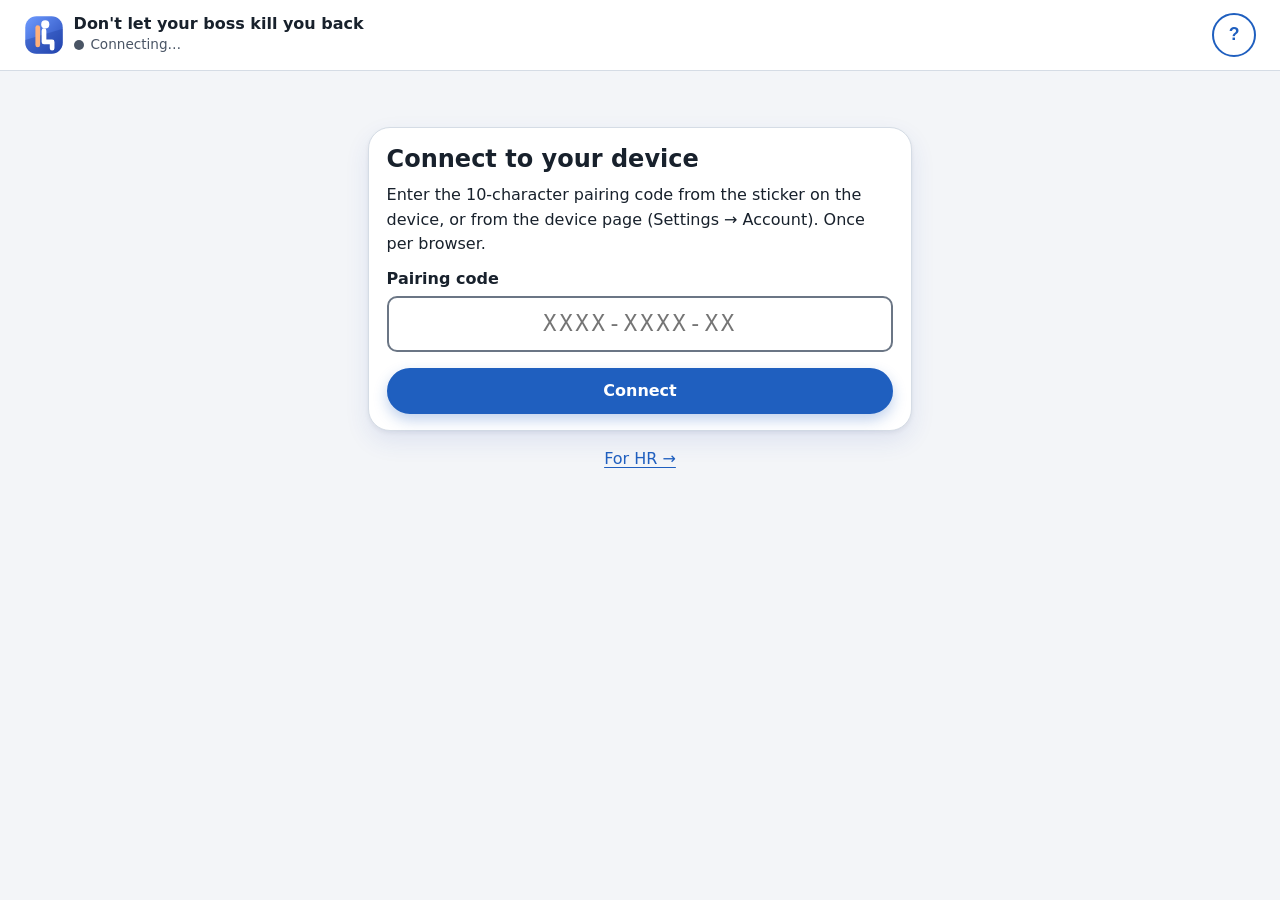
==== index.html @ 8dd46275 "Add files via upload" ====
<!DOCTYPE html>
<html lang="th" data-theme="light">
<head>
  <meta charset="utf-8">
  <meta name="viewport" content="width=device-width, initial-scale=1">
  <meta name="color-scheme" content="light dark">
  <title>Don't let your boss kill you back</title>
  <meta name="theme-color" content="#2447B5">
  <meta name="description" content="ดูท่านั่งและสถิติจากเครื่อง Posture Guard บนโต๊ะคุณ — ใช้ได้ทั้งมือถือและคอม">
  <link rel="icon" href="icons/logo.svg" type="image/svg+xml">
  <link rel="icon" href="icons/favicon-32.png" sizes="32x32" type="image/png">
  <link rel="apple-touch-icon" href="icons/apple-touch-icon.png">
  <link rel="manifest" href="manifest.webmanifest">
  <meta name="apple-mobile-web-app-capable" content="yes">
  <meta name="apple-mobile-web-app-title" content="Boss Back">
  <link rel="stylesheet" href="style.css">
</head>
<body>
  <a class="skip" href="#main" data-i18n="skip">ข้ามไปเนื้อหาหลัก</a>

  <header class="topbar">
    <div class="brand">
      <img class="logo" src="icons/logo.svg" alt="" width="40" height="40">
      <div>
        <p class="app-name">Don't let your boss kill you back</p>
        <p class="conn" id="conn"><span class="dot" aria-hidden="true"></span><span id="conn-text" data-i18n="conn_wait">กำลังเชื่อมต่อ…</span></p>
      </div>
    </div>
    <button type="button" class="icon-btn" id="btn-help" aria-haspopup="dialog" data-i18n-aria="help_open" aria-label="วิธีการใช้งาน">?</button>
  </header>

  <p class="cfg-banner" id="cfg-banner" role="status" hidden></p>
  <div class="banner" id="bad-banner" role="alert" hidden>
    <span class="banner-icon" aria-hidden="true">🔔</span>
    <span><strong data-i18n="hey">Hey! คุณนั่งผิดท่า</strong> <span id="bad-banner-text"></span></span>
  </div>
  <div class="net-banner" id="net-banner" role="status" hidden data-i18n="net_err">เชื่อมต่อไม่ได้ กำลังลองใหม่…</div>

  <main id="main" tabindex="-1">
    <!-- ================= 0. จับคู่เครื่อง ================= -->
    <section id="view-pair" class="view" aria-labelledby="h-pair" hidden>
      <div class="card pair-card">
        <h1 id="h-pair" data-i18n="pair_title">เชื่อมต่อกับเครื่องของคุณ</h1>
        <p data-i18n="pair_desc">กรอกรหัสจับคู่ 10 ตัวที่สติกเกอร์บนเครื่อง หรือในหน้าเครื่อง (ตั้งค่า → บัญชี) ทำครั้งเดียวต่อเบราว์เซอร์</p>
        <form id="pair-form" novalidate>
          <label for="pair-code" data-i18n="pair_label">รหัสจับคู่</label>
          <input id="pair-code" name="code" type="text" autocomplete="off" autocapitalize="characters" spellcheck="false"
                 inputmode="text" maxlength="14" placeholder="XXXX-XXXX-XX" aria-describedby="pair-hint pair-err" required>
          <p class="hint" id="pair-hint"></p>
          <p class="err" id="pair-err" role="alert"></p>
          <button type="submit" class="btn primary block" id="btn-pair" data-i18n="pair_btn">เชื่อมต่อ</button>
        </form>
      </div>
      <p class="center"><a href="hr/" data-i18n="hr_link">สำหรับฝ่ายบุคคล (HR) →</a></p>
    </section>

    <!-- ================= 1. หน้าแรก ================= -->
    <section id="view-home" class="view" aria-labelledby="h-home" hidden>
      <h1 id="h-home" class="visually-hidden" data-i18n="nav_home">หน้าแรก</h1>

      <article class="card status-card" id="status-card" aria-labelledby="h-status">
        <h2 id="h-status" class="visually-hidden" data-i18n="status_h">สถานะท่านั่ง</h2>
        <div class="status-head">
          <span class="bell" aria-hidden="true">🔔</span>
          <p class="posture-name" id="posture-name">—</p>
          <span class="badge" id="posture-badge"></span>
        </div>
        <p class="visually-hidden" id="posture-live" aria-live="polite"></p>
        <div class="status-body">
          <div class="dist">
            <p class="label" data-i18n="dist_h">ห่างหน้าจอ</p>
            <p class="dist-val"><span id="dist-val">—</span> <span data-i18n="cm">ซม.</span></p>
            <p class="chip" id="dist-chip"></p>
          </div>
          <figure class="figure">
            <svg id="pose-svg" viewBox="0 0 160 140" role="img" aria-labelledby="pose-cap"></svg>
            <figcaption id="pose-cap" class="pose-cap">—</figcaption>
          </figure>
        </div>
        <dl class="facts">
          <div><dt data-i18n="bad_for">ผิดท่าต่อเนื่อง</dt><dd id="f-bad">—</dd></div>
          <div><dt data-i18n="sit_for">นั่งต่อเนื่อง</dt><dd id="f-sit">—</dd></div>
          <div><dt data-i18n="judged">ตัดสินโดย</dt><dd id="f-src">—</dd></div>
        </dl>
      </article>

      <article class="card warn" id="calib-card" hidden aria-labelledby="h-calib">
        <h2 id="h-calib" data-i18n="calib_h">ยังไม่ได้ปรับเทียบท่า</h2>
        <p data-i18n="calib_desc">นั่งหลังชิดพนัก ตัวตรง มองจอตรงๆ แล้วกดปุ่ม เครื่องจะวัดค้างไว้ 10 วินาที แล้วปี๊บเมื่อเสร็จ ultrasonic จึงช่วยตัดสินได้</p>
        <button type="button" class="btn primary" data-cmd="calibrate" data-i18n="calib_btn">ปรับเทียบท่า</button>
      </article>

      <article class="card relax-card" aria-labelledby="h-relax">
        <div class="card-head">
          <h2 id="h-relax" data-i18n="relax_h">มาเริ่ม relax กัน!!</h2>
          <button type="button" class="icon-btn small" id="btn-relax-info" aria-haspopup="dialog" data-i18n-aria="relax_info" aria-label="เราจะ relax ยังไง">i</button>
        </div>
        <p class="hint" data-i18n="relax_rule">กฎ 20-20-20: ทุก 20 นาที มองไกล 6 เมตร นาน 20 วินาที</p>
        <div class="relax-row">
          <p class="timer" id="relax-timer" role="timer" aria-live="off">20:00</p>
          <button type="button" class="round-btn" id="btn-relax-toggle" data-i18n-aria="relax_pause" aria-label="หยุด">
            <svg viewBox="0 0 24 24" aria-hidden="true" focusable="false"><path id="relax-icon" d="M7 5h4v14H7zM13 5h4v14h-4z"/></svg>
          </button>
          <button type="button" class="round-btn" data-cmd="relax_reset" data-i18n-aria="relax_reset" aria-label="เริ่มนับใหม่">
            <svg viewBox="0 0 24 24" aria-hidden="true" focusable="false"><path d="M12 5V2L7 6l5 4V7a5 5 0 1 1-5 5H5a7 7 0 1 0 7-7z"/></svg>
          </button>
        </div>
        <p class="hint" id="relax-state" aria-live="polite"></p>
      </article>

    </section>

    <!-- ================= 2. สถิติ ================= -->
    <section id="view-stats" class="view" aria-labelledby="h-stats" hidden>
      <h1 id="h-stats" data-i18n="nav_stats">สถิติ</h1>
      <div class="seg" role="group" data-i18n-aria="range" aria-label="ช่วงเวลา">
        <button type="button" class="seg-btn" id="seg-day" aria-pressed="false" data-i18n="daily">รายวัน</button>
        <button type="button" class="seg-btn" id="seg-week" aria-pressed="true" data-i18n="weekly">รายสัปดาห์</button>
      </div>

      <article class="card" aria-labelledby="h-chart">
        <h2 id="h-chart">—</h2>
        <div class="legend">
          <span><i class="sw good" aria-hidden="true"></i><span data-i18n="good_time">ท่าถูก</span></span>
          <span><i class="sw bad" aria-hidden="true"></i><span data-i18n="bad_time">ท่าผิด</span></span>
        </div>
        <div class="chart-wrap" id="chart"></div>
        <div class="day-btns" id="day-btns"></div>
        <p class="tip" id="chart-tip" role="status" aria-live="polite"></p>
        <details class="table-toggle">
          <summary data-i18n="as_table">แสดงเป็นตาราง</summary>
          <div class="table-wrap" id="chart-table"></div>
        </details>
      </article>

      <article class="card" aria-labelledby="h-total">
        <h2 id="h-total" data-i18n="total_h">เวลานั่งทั้งหมด/วัน</h2>
        <ul class="day-list" id="day-list"></ul>
      </article>
    </section>

    <!-- ================= 3. ตั้งค่า ================= -->
    <section id="view-settings" class="view" aria-labelledby="h-settings" hidden>
      <h1 id="h-settings" data-i18n="nav_settings">ตั้งค่า</h1>

      <article class="card" aria-labelledby="h-app">
        <h2 id="h-app" data-i18n="app_h">แอปนี้</h2>
        <div class="row">
          <span class="row-label" id="lbl-lang"><svg class="row-ic" viewBox="0 0 24 24" aria-hidden="true" focusable="false"><path d="M12 2a10 10 0 1 0 0 20 10 10 0 0 0 0-20zm6.9 6h-3a15 15 0 0 0-1.3-3.9A8 8 0 0 1 18.9 8zM12 4a13 13 0 0 1 1.9 4h-3.8A13 13 0 0 1 12 4zM4.3 14a8 8 0 0 1 0-4h3.4a16 16 0 0 0 0 4zm.8 2h3a15 15 0 0 0 1.3 3.9A8 8 0 0 1 5.1 16zm3-8h-3a8 8 0 0 1 4.3-3.9A15 15 0 0 0 8.1 8zM12 20a13 13 0 0 1-1.9-4h3.8A13 13 0 0 1 12 20zm2.3-6H9.7a14 14 0 0 1 0-4h4.6a14 14 0 0 1 0 4zm.3 5.9a15 15 0 0 0 1.3-3.9h3a8 8 0 0 1-4.3 3.9zm1.7-5.9a16 16 0 0 0 0-4h3.4a8 8 0 0 1 0 4z"/></svg>Language</span>
          <div class="seg small" role="group" aria-labelledby="lbl-lang">
            <button type="button" class="seg-btn" data-lang="th" aria-pressed="true">TH</button>
            <button type="button" class="seg-btn" data-lang="en" aria-pressed="false">EN</button>
          </div>
        </div>
        <div class="row">
          <span class="row-label"><svg class="row-ic" viewBox="0 0 24 24" aria-hidden="true" focusable="false"><path d="M3 17.3V21h3.7L17.8 9.9l-3.7-3.7zM20.7 7a1 1 0 0 0 0-1.4l-2.3-2.3a1 1 0 0 0-1.4 0l-1.8 1.8 3.7 3.7z"/></svg><span id="lbl-font" data-i18n="font">ขนาดตัวอักษร</span></span>
          <div class="seg small" role="group" aria-labelledby="lbl-font">
            <button type="button" class="seg-btn" data-font="1" aria-pressed="true" data-i18n="font_n">ปกติ</button>
            <button type="button" class="seg-btn" data-font="1.15" aria-pressed="false" data-i18n="font_l">ใหญ่</button>
            <button type="button" class="seg-btn" data-font="1.3" aria-pressed="false" data-i18n="font_xl">ใหญ่มาก</button>
          </div>
        </div>
        <div class="row">
          <span class="row-label"><svg class="row-ic" viewBox="0 0 24 24" aria-hidden="true" focusable="false"><path d="M12 7a5 5 0 1 0 0 10 5 5 0 0 0 0-10zM11 1h2v3h-2zm0 19h2v3h-2zM1 11h3v2H1zm19 0h3v2h-3zM4.2 5.6l1.4-1.4 2.1 2.1-1.4 1.4zm12.1 12.1 1.4-1.4 2.1 2.1-1.4 1.4zM4.2 18.4l2.1-2.1 1.4 1.4-2.1 2.1zM16.3 6.3l2.1-2.1 1.4 1.4-2.1 2.1z"/></svg><span id="lbl-theme" data-i18n="theme">ธีม</span></span>
          <div class="seg small" role="group" aria-labelledby="lbl-theme">
            <button type="button" class="seg-btn" data-theme-btn="light" aria-pressed="true" data-i18n="light">สว่าง</button>
            <button type="button" class="seg-btn" data-theme-btn="dark" aria-pressed="false" data-i18n="dark">มืด</button>
          </div>
        </div>
      </article>

      <form id="dev-form" class="settings-form" novalidate>
      <article class="card" aria-labelledby="h-ch">
        <h2 id="h-ch" data-i18n="ch_h">ช่องทางแจ้งเตือน</h2>
        <div class="row">
          <span class="row-label"><svg class="row-ic" viewBox="0 0 24 24" aria-hidden="true" focusable="false"><path d="M4 8h16a2 2 0 0 1 2 2v6a2 2 0 0 1-2 2H4a2 2 0 0 1-2-2v-6a2 2 0 0 1 2-2zm4 2.5a2.5 2.5 0 1 0 0 5 2.5 2.5 0 0 0 0-5zm8 0a2.5 2.5 0 1 0 0 5 2.5 2.5 0 0 0 0-5z"/></svg><span id="lbl-muted" data-i18n="sound_on">เสียงเตือนที่เครื่อง</span></span>
          <button type="button" class="switch" id="sw-sound" role="switch" aria-checked="true" aria-labelledby="lbl-muted"><span aria-hidden="true"></span></button>
        </div>
        <div class="row">
          <span class="row-label"><svg class="row-ic" viewBox="0 0 24 24" aria-hidden="true" focusable="false"><path d="M12 22a2.5 2.5 0 0 0 2.5-2.5h-5A2.5 2.5 0 0 0 12 22zm7-6V11a7 7 0 0 0-5.5-6.8V3a1.5 1.5 0 0 0-3 0v1.2A7 7 0 0 0 5 11v5l-2 2v1h18v-1z"/></svg><span id="lbl-noti" data-i18n="web_noti">แจ้งเตือนบนเว็บ</span></span>
          <button type="button" class="switch" id="sw-noti" role="switch" aria-checked="false" aria-labelledby="lbl-noti" aria-describedby="noti-hint noti-ios"><span aria-hidden="true"></span></button>
        </div>
        <p class="hint" id="noti-hint" data-i18n="noti_now">มีผลทันทีบนเบราว์เซอร์นี้ · เด้งเฉพาะตอนเปิดหน้านี้ไว้</p>
        <p class="hint warn-text" id="noti-ios" data-i18n="noti_ios" hidden></p>
        <div class="row">
          <span class="row-label"><svg class="row-ic" viewBox="0 0 24 24" aria-hidden="true" focusable="false"><path d="M7 2h10a2 2 0 0 1 2 2v16a2 2 0 0 1-2 2H7a2 2 0 0 1-2-2V4a2 2 0 0 1 2-2zm0 3v13h10V5zm5 14.2a1 1 0 1 0 0 .1z"/></svg><span id="lbl-push" data-i18n="push">แจ้งเตือนเข้ามือถือ (ntfy)</span></span>
          <button type="button" class="switch" id="sw-push" role="switch" aria-checked="false" aria-labelledby="lbl-push" aria-describedby="push-hint"><span aria-hidden="true"></span></button>
        </div>
        <p class="hint" id="push-hint"></p>
      </article>

      <article class="card" aria-labelledby="h-rule">
        <h2 id="h-rule" data-i18n="rule_h">เกณฑ์ท่านั่ง</h2>
        <div class="field">
            <label for="in-bad" data-i18n="bad_seconds">เตือนเมื่อผิดท่าต่อเนื่อง (วินาที)</label>
          <input id="in-bad" type="number" inputmode="numeric" min="5" max="600" step="1" aria-describedby="err-bad">
          <p class="err" id="err-bad"></p>
        </div>
        <div class="field">
          <label for="in-sit" data-i18n="sit_minutes">เตือนให้ลุกพักทุก (นาที)</label>
          <input id="in-sit" type="number" inputmode="numeric" min="10" max="180" step="1" aria-describedby="err-sit">
          <p class="err" id="err-sit"></p>
        </div>
        <fieldset class="field">
          <legend data-i18n="screen_range">ระยะจอที่เหมาะ (ซม.) · OSHA แนะนำ 50–100</legend>
          <div class="pair-inputs">
            <label for="in-smin" data-i18n="min">ใกล้สุด</label>
            <input id="in-smin" type="number" inputmode="numeric" min="30" max="90" step="1" aria-describedby="err-screen">
            <label for="in-smax" data-i18n="max">ไกลสุด</label>
            <input id="in-smax" type="number" inputmode="numeric" min="50" max="150" step="1" aria-describedby="err-screen">
          </div>
          <p class="err" id="err-screen"></p>
        </fieldset>
        <div class="row">
          <span class="row-label"><svg class="row-ic" viewBox="0 0 24 24" aria-hidden="true" focusable="false"><path d="M12 5C6.5 5 2.7 9.2 1.5 12c1.2 2.8 5 7 10.5 7s9.3-4.2 10.5-7C21.3 9.2 17.5 5 12 5zm0 11a4 4 0 1 1 0-8 4 4 0 0 1 0 8z"/></svg><span id="lbl-eye" data-i18n="eye_auto">พักสายตา 20-20-20 อัตโนมัติ</span></span>
          <button type="button" class="switch" id="sw-eye" role="switch" aria-checked="true" aria-labelledby="lbl-eye"><span aria-hidden="true"></span></button>
        </div>
        <button type="submit" class="btn primary" id="btn-save" data-i18n="save">บันทึก</button>
        <p class="ok-msg" id="save-msg" role="status" aria-live="polite"></p>
      </article>
      </form>

      <article class="card" aria-labelledby="h-desk">
        <h2 id="h-desk" data-i18n="desk_h">เครื่องบนโต๊ะ</h2>
        <div class="row">
          <span class="row-label"><svg class="row-ic" viewBox="0 0 24 24" aria-hidden="true" focusable="false"><path d="M12 2a10 10 0 1 0 0 20 10 10 0 0 0 0-20zm0 3a7 7 0 1 1 0 14 7 7 0 0 1 0-14zm0 3a4 4 0 1 0 0 8 4 4 0 0 0 0-8zm0 2.5a1.5 1.5 0 1 1 0 3 1.5 1.5 0 0 1 0-3z"/></svg><span><span class="row-title" data-i18n="calib_btn">ปรับเทียบท่า</span><span class="sub" id="cal-sub" data-i18n="calib_row">นั่งหลังชิดพนัก ตัวตรง แล้วกด เครื่องวัด 10 วินาที</span></span></span>
          <button type="button" class="btn primary" data-cmd="calibrate" aria-describedby="cal-sub"><span data-i18n="start">เริ่ม</span><span class="visually-hidden" data-i18n="calib_btn">ปรับเทียบท่า</span></button>
        </div>
        <div class="row">
          <span class="row-label"><svg class="row-ic" viewBox="0 0 24 24" aria-hidden="true" focusable="false"><path d="M3 9v6h4l5 4V5L7 9zm13.5 3A4.5 4.5 0 0 0 14 8v8a4.5 4.5 0 0 0 2.5-4zM14 3.2v2.1a7 7 0 0 1 0 13.4v2.1A9 9 0 0 0 14 3.2z"/></svg><span><span class="row-title" data-i18n="test_buzzer">ทดสอบเสียงเครื่อง</span><span class="sub" id="test-sub" data-i18n="test_row">เครื่องจะปี๊บภายใน ~10 วินาที</span></span></span>
          <button type="button" class="btn" data-cmd="test_buzzer" aria-describedby="test-sub"><span data-i18n="test">ทดสอบ</span><span class="visually-hidden" data-i18n="test_buzzer">ทดสอบเสียงเครื่อง</span></button>
        </div>
      </article>

      <article class="card" aria-labelledby="h-rep">
        <h2 id="h-rep" data-i18n="report_h">รายงาน</h2>
        <div class="row">
          <span class="row-label"><svg class="row-ic" viewBox="0 0 24 24" aria-hidden="true" focusable="false"><path d="M4 3h16a2 2 0 0 1 2 2v11a2 2 0 0 1-2 2H8l-4 4V5a2 2 0 0 1 2-2zm3 7a1.5 1.5 0 1 0 0 .1zm5 0a1.5 1.5 0 1 0 0 .1zm5 0a1.5 1.5 0 1 0 0 .1z"/></svg><span id="lbl-report" data-i18n="report_send">ส่งออกสถิติ</span></span>
          <div class="btn-row tight" role="group" aria-labelledby="lbl-report">
            <a class="btn" id="btn-mail" href="mailto:" data-i18n-aria="mail" aria-label="ส่งรายงานทางอีเมล"><svg class="row-ic m0" viewBox="0 0 24 24" aria-hidden="true" focusable="false"><path d="M3 5h18v14H3zm2 2v.5l7 4.5 7-4.5V7zm0 2.9V17h14V9.9l-7 4.5z"/></svg></a>
            <button type="button" class="btn" id="btn-csv" data-i18n="csv">CSV</button>
          </div>
        </div>
      </article>

      <article class="card" aria-labelledby="h-account">
        <h2 id="h-account" data-i18n="account_h">บัญชีของฉัน</h2>
        <p id="acc-status"></p>
        <p class="hint" id="acc-desk"></p>
        <div class="btn-row">
          <button type="button" class="btn" id="btn-join" aria-haspopup="dialog" data-i18n="join">เข้าร่วมบริษัท</button>
          <button type="button" class="btn" id="btn-leave" hidden data-i18n="leave">ออกจากบริษัท</button>
          <button type="button" class="btn danger" id="btn-unpair" data-i18n="unpair">ยกเลิกจับคู่เบราว์เซอร์นี้</button>
        </div>
        <p class="ok-msg" id="acc-msg" role="status" aria-live="polite"></p>
      </article>


      <p class="center"><a href="hr/" data-i18n="hr_link">สำหรับฝ่ายบุคคล (HR) →</a></p>
    </section>
  </main>

  <nav class="tabbar" id="tabbar" data-i18n-aria="nav" aria-label="เมนูหลัก" hidden>
    <a href="#home" class="tab" data-view="home"><svg viewBox="0 0 24 24" aria-hidden="true" focusable="false"><path d="M3 11 12 3l9 8v10h-6v-6H9v6H3z"/></svg><span data-i18n="nav_home">หน้าแรก</span></a>
    <a href="#stats" class="tab" data-view="stats"><svg viewBox="0 0 24 24" aria-hidden="true" focusable="false"><path d="M4 20V10h3v10zm6 0V4h3v16zm6 0v-7h3v7z"/></svg><span data-i18n="nav_stats">สถิติ</span></a>
    <a href="#settings" class="tab" data-view="settings"><svg viewBox="0 0 24 24" aria-hidden="true" focusable="false"><path d="M19.4 13a7.5 7.5 0 0 0 0-2l2-1.6-2-3.4-2.4 1a7 7 0 0 0-1.7-1L15 3.5h-4l-.4 2.5a7 7 0 0 0-1.7 1l-2.4-1-2 3.4 2 1.6a7.5 7.5 0 0 0 0 2l-2 1.6 2 3.4 2.4-1a7 7 0 0 0 1.7 1l.4 2.5h4l.4-2.5a7 7 0 0 0 1.7-1l2.4 1 2-3.4zM13 15.5a3.5 3.5 0 1 1 0-7 3.5 3.5 0 0 1 0 7z" transform="translate(-1 0)"/></svg><span data-i18n="nav_settings">ตั้งค่า</span></a>
  </nav>

  <!-- ================= หน้าต่าง ================= -->
  <dialog id="dlg-help" aria-labelledby="h-help">
    <h2 id="h-help" data-i18n="help_h">วิธีการใช้งาน</h2>
    <ol class="steps">
      <li data-i18n="help_1">ตั้งกล้องไว้ด้านข้างตัว ห่างประมาณ 1 เมตร สูงระดับไหล่ ให้เห็นหัว ไหล่ และสะโพก</li>
      <li data-i18n="help_2">ติด ultrasonic ที่ขอบล่างจอ ตัวบนเล็งหน้า ตัวล่างเล็งหน้าอก</li>
      <li data-i18n="help_3">นั่งตรง หลังชิดพนัก แล้วกด "ปรับเทียบท่า" ครั้งเดียว จากนั้นทำงานตามปกติ เครื่องจะเตือนด้วยเสียงเองเมื่อนั่งผิดท่า ไม่ต้องเปิดเว็บค้างไว้</li>
    </ol>
    <form method="dialog"><button class="btn primary" data-i18n="ok">เข้าใจแล้ว</button></form>
  </dialog>

  <dialog id="dlg-relax" aria-labelledby="h-relax-dlg">
    <h2 id="h-relax-dlg" data-i18n="relax_dlg_h">เราจะ relax ยังไง</h2>
    <ol class="steps">
      <li data-i18n="relax_1">ทุก 20 นาที ละสายตาจากจอ</li>
      <li data-i18n="relax_2">มองวัตถุที่อยู่ไกลประมาณ 20 ฟุต (6 เมตร)</li>
      <li data-i18n="relax_3">มองค้างไว้อย่างน้อย 20 วินาที แล้วกระพริบตาช้าๆ</li>
    </ol>
    <p class="hint" data-i18n="relax_src">ที่มา: American Academy of Ophthalmology (กฎ 20-20-20)</p>
    <form method="dialog"><button class="btn primary" data-i18n="ok">เข้าใจแล้ว</button></form>
  </dialog>

  <dialog id="dlg-join" aria-labelledby="h-join">
    <h2 id="h-join" data-i18n="join_h">เข้าร่วมบริษัท</h2>
    <form id="join-form" novalidate>
      <div class="field">
        <label for="j-company" data-i18n="company">บริษัท</label>
        <select id="j-company" required aria-describedby="j-err"></select>
      </div>
      <div class="field">
        <label for="j-pass" data-i18n="join_pass">รหัสผ่านพนักงาน (จากฝ่ายบุคคล)</label>
        <input id="j-pass" type="password" autocomplete="off" required aria-describedby="j-err">
      </div>
      <div class="field">
        <label for="j-dept" data-i18n="dept">แผนก</label>
        <input id="j-dept" type="text" maxlength="40" autocomplete="organization-title">
      </div>
      <div class="check">
        <input id="j-share" type="checkbox">
        <label for="j-share" data-i18n="share">ยินยอมให้บริษัทเห็นชื่อและสถิติของฉัน (PDPA) — ถ้าไม่ติ๊ก บริษัทจะเห็นแค่รหัสโต๊ะ</label>
      </div>
      <div class="field" id="j-name-wrap" hidden>
        <label for="j-name" data-i18n="disp_name">ชื่อที่จะแสดง</label>
        <input id="j-name" type="text" maxlength="40" autocomplete="nickname">
      </div>
      <p class="err" id="j-err" role="alert"></p>
      <div class="btn-row">
        <button type="submit" class="btn primary" id="btn-join-go" data-i18n="join_go">เข้าร่วม</button>
        <button type="button" class="btn" id="btn-join-cancel" data-i18n="cancel">ยกเลิก</button>
      </div>
    </form>
  </dialog>

  <dialog id="dlg-confirm" aria-labelledby="h-confirm" aria-describedby="confirm-text">
    <h2 id="h-confirm">—</h2>
    <p id="confirm-text"></p>
    <div class="btn-row">
      <button type="button" class="btn danger" id="btn-confirm-yes">—</button>
      <button type="button" class="btn" id="btn-confirm-no" data-i18n="cancel">ยกเลิก</button>
    </div>
  </dialog>

  <div class="toast" id="toast" role="status" aria-live="polite"></div>

  <script src="config.js"></script>
  <script src="js/api.js"></script>
  <script src="js/app.js"></script>
</body>
</html>
---- style.css ----
/* Don't let your boss kill you back — เว็บแอปออนไลน์ · WCAG 2.2 AA (คอนทราสต์ตรวจแล้วทั้ง 2 ธีม) */
:root {
  --fs: 1;
  --bg: #f3f5f8; --surface: #ffffff; --surface-2: #eef2f6; --text: #18212c; --muted: #4a5565;
  --line: #d5dce5; --field: #6b7685; --primary: #1f5fbf; --on-primary: #ffffff; --focus: #1f5fbf;
  --good: #1d7a3b; --good-bg: #e4f4e9; --bad: #b3261e; --bad-bg: #fde8e6; --warn-bg: #fff3d1; --warn: #5c4300;
  --shadow: 0 1px 2px rgba(16, 24, 40, .06), 0 2px 8px rgba(16, 24, 40, .06);
  --radius: 16px;
}
[data-theme="dark"] {
  --bg: #0f141a; --surface: #18202a; --surface-2: #222c38; --text: #e8edf3; --muted: #b6c0cc;
  --line: #2e3a48; --field: #8b97a7; --primary: #8ab6ff; --on-primary: #0b1424; --focus: #8ab6ff;
  --good: #74d394; --good-bg: #173726; --bad: #ff8f86; --bad-bg: #3d1a18; --warn-bg: #3a2f10; --warn: #ffe29a;
  --shadow: none;
}
* { box-sizing: border-box; }
[hidden] { display: none !important; }
html { font-size: calc(100% * var(--fs)); -webkit-text-size-adjust: 100%; }
body {
  margin: 0; min-height: 100vh; background: var(--bg); color: var(--text);
  font-family: system-ui, -apple-system, "Segoe UI", "Noto Sans Thai", "Leelawadee UI", Tahoma, sans-serif;
  line-height: 1.55; padding-bottom: 5.5rem;
}
h1, h2 { line-height: 1.3; margin: 0 0 .5rem; }
h1 { font-size: 1.5rem; }
h2 { font-size: 1.15rem; }
p { margin: .25rem 0; }
a { color: var(--primary); text-underline-offset: 3px; }
:focus-visible { outline: 3px solid var(--focus); outline-offset: 2px; border-radius: 6px; }
.visually-hidden { position: absolute !important; width: 1px; height: 1px; overflow: hidden; clip: rect(0 0 0 0); white-space: nowrap; }
.skip { position: absolute; left: .5rem; top: -4rem; background: var(--primary); color: var(--on-primary); padding: .75rem 1rem; border-radius: 8px; z-index: 50; }
.skip:focus { top: .5rem; }
.center { text-align: center; }
.hint { color: var(--muted); font-size: .9rem; }
.err { color: var(--bad); font-weight: 600; min-height: 0; }
.err:empty { display: none; }
.ok-msg { color: var(--good); font-weight: 600; }
.ok-msg:empty { display: none; }

/* ---------- หัว ---------- */
.topbar {
  position: sticky; top: 0; z-index: 10; display: flex; align-items: center; justify-content: space-between; gap: .75rem;
  padding: .6rem 1rem; background: var(--surface); border-bottom: 1px solid var(--line);
}
.brand { display: flex; align-items: center; gap: .6rem; min-width: 0; }
.logo { width: 34px; height: 34px; flex: none; fill: var(--primary); stroke: var(--primary); }
.app-name { font-weight: 700; margin: 0; font-size: 1rem; line-height: 1.25; }
.conn { display: flex; align-items: center; gap: .4rem; font-size: .85rem; color: var(--muted); margin: 0; }
.dot { width: .65rem; height: .65rem; border-radius: 50%; background: var(--muted); flex: none; }
.conn.on .dot { background: var(--good); }
.conn.off .dot { background: var(--bad); }
.icon-btn {
  min-width: 44px; min-height: 44px; border-radius: 50%; border: 2px solid var(--primary); background: transparent;
  color: var(--primary); font-weight: 800; font-size: 1.1rem; cursor: pointer;
}
.icon-btn.small { min-width: 44px; min-height: 44px; font-size: 1rem; font-style: italic; font-family: Georgia, serif; }

.banner {
  display: flex; gap: .6rem; align-items: center; margin: .75rem auto 0; max-width: 40rem; width: calc(100% - 2rem);
  background: var(--bad-bg); color: var(--bad); border: 2px solid var(--bad); border-radius: 12px; padding: .7rem 1rem;
}
.banner[hidden], .net-banner[hidden] { display: none; }
.banner-icon { font-size: 1.3rem; }
.net-banner { margin: .75rem auto 0; max-width: 40rem; width: calc(100% - 2rem); background: var(--warn-bg); color: var(--warn); border-radius: 12px; padding: .6rem 1rem; font-weight: 600; }

main { max-width: 40rem; margin: 0 auto; padding: 1rem; outline: none; }
.view[hidden] { display: none; }
.card { background: var(--surface); border: 1px solid var(--line); border-radius: var(--radius); padding: 1rem 1.1rem; margin-bottom: 1rem; box-shadow: var(--shadow); }
.card.warn { background: var(--warn-bg); color: var(--warn); border-color: var(--warn); }
.card-head { display: flex; align-items: center; justify-content: space-between; gap: .5rem; }

/* ---------- ปุ่ม ---------- */
.btn {
  display: inline-flex; align-items: center; justify-content: center; gap: .4rem; min-height: 44px; padding: .55rem 1.1rem;
  border-radius: 999px; border: 2px solid var(--field); background: var(--surface); color: var(--text);
  font: inherit; font-weight: 600; cursor: pointer; text-decoration: none;
}
.btn.primary { background: var(--primary); border-color: var(--primary); color: var(--on-primary); }
.btn.danger { border-color: var(--bad); color: var(--bad); }
.btn.ghost { border-color: transparent; color: var(--primary); text-decoration: underline; text-underline-offset: 3px; }
.btn.block { width: 100%; margin-top: .75rem; }
.btn[disabled] { opacity: .6; cursor: progress; }
.btn-row { display: flex; flex-wrap: wrap; gap: .6rem; margin-top: .75rem; }
.round-btn {
  width: 52px; height: 52px; border-radius: 50%; border: 2px solid var(--primary); background: var(--surface);
  color: var(--primary); display: grid; place-items: center; cursor: pointer; flex: none;
}
.round-btn svg { width: 24px; height: 24px; fill: currentColor; }

/* ---------- จับคู่ ---------- */
.pair-card { margin-top: 1rem; }
label { font-weight: 600; display: block; margin: .6rem 0 .25rem; }
input[type="text"], input[type="password"], input[type="number"], select {
  width: 100%; min-height: 48px; padding: .55rem .8rem; font: inherit; color: var(--text); background: var(--surface);
  border: 2px solid var(--field); border-radius: 10px;
}
#pair-code { font-family: ui-monospace, Consolas, monospace; font-size: 1.4rem; letter-spacing: .12em; text-transform: uppercase; text-align: center; }
[aria-invalid="true"] { border-color: var(--bad) !important; }

/* ---------- สถานะ ---------- */
.status-head { display: flex; align-items: center; gap: .6rem; flex-wrap: wrap; background: var(--surface-2); border-radius: 12px; padding: .6rem .8rem; }
.status-card.bad .status-head { background: var(--bad-bg); }
.status-card.good .status-head { background: var(--good-bg); }
.bell { font-size: 1.3rem; }
.posture-name { font-weight: 700; font-size: 1.15rem; margin: 0; flex: 1; min-width: 10rem; }
.status-card.bad .posture-name { color: var(--bad); }
.status-card.good .posture-name { color: var(--good); }
.badge { font-size: .85rem; font-weight: 700; padding: .15rem .6rem; border-radius: 999px; border: 2px solid currentColor; }
.badge:empty { display: none; }
.status-card.bad .badge { color: var(--bad); }
.status-card.good .badge { color: var(--good); }
.status-body { display: grid; grid-template-columns: 1fr 1.2fr; gap: 1rem; align-items: center; margin-top: .75rem; }
.label { color: var(--muted); font-size: .9rem; }
.dist-val { font-size: 2.2rem; font-weight: 800; line-height: 1.1; }
.chip { display: inline-block; font-size: .85rem; font-weight: 700; padding: .15rem .6rem; border-radius: 999px; margin-top: .3rem; }
.chip:empty { display: none; }
.chip.ok { background: var(--good-bg); color: var(--good); }
.chip.no { background: var(--bad-bg); color: var(--bad); }
.figure { margin: 0; background: var(--surface-2); border-radius: 12px; padding: .5rem; text-align: center; }
#pose-svg { width: 100%; max-width: 220px; height: auto; display: block; margin: 0 auto; }
.pose-cap { font-weight: 700; font-size: .95rem; }
.status-card.bad .pose-cap { color: var(--bad); }
.status-card.good .pose-cap { color: var(--good); }
.facts { display: grid; grid-template-columns: repeat(3, 1fr); gap: .5rem; margin: .9rem 0 0; }
.facts div { background: var(--surface-2); border-radius: 10px; padding: .45rem .6rem; }
.facts dt { font-size: .8rem; color: var(--muted); }
.facts dd { margin: 0; font-weight: 700; overflow-wrap: break-word; }

/* ---------- relax ---------- */
.relax-row { display: flex; align-items: center; gap: .75rem; margin-top: .5rem; flex-wrap: wrap; }
.timer {
  flex: 1 1 8rem; min-width: 0; margin: 0; font-size: clamp(1.8rem, 9vw, 2.4rem); font-weight: 800; text-align: center; font-variant-numeric: tabular-nums;
  border: 2px solid var(--field); border-radius: 14px; padding: .3rem .5rem;
}

/* ---------- สถิติ ---------- */
.seg { display: inline-flex; border: 2px solid var(--primary); border-radius: 999px; overflow: hidden; margin-bottom: 1rem; }
.seg.small { margin: 0; }
.seg-btn { min-height: 44px; min-width: 44px; padding: .4rem 1rem; border: 0; background: transparent; color: var(--primary); font: inherit; font-weight: 700; cursor: pointer; }
.seg-btn + .seg-btn { border-left: 2px solid var(--primary); }
.seg-btn[aria-pressed="true"] { background: var(--primary); color: var(--on-primary); }
.legend { display: flex; gap: 1rem; flex-wrap: wrap; font-size: .9rem; margin-bottom: .4rem; }
.legend > span { display: inline-flex; align-items: center; gap: .35rem; }
.sw { width: 1.1rem; height: 1.1rem; border-radius: 3px; display: inline-block; border: 2px solid; }
.sw.good { background: var(--good); border-color: var(--good); }
.sw.bad { border-color: var(--bad); background: repeating-linear-gradient(45deg, var(--bad) 0 3px, transparent 3px 6px); }
.chart-wrap svg { width: 100%; height: auto; display: block; }
.chart-wrap text { fill: var(--muted); font-size: 11px; font-family: inherit; }
.day-btns { display: grid; grid-template-columns: repeat(7, 1fr); gap: .25rem; margin-top: .3rem; }
.day-btns[hidden] { display: none; }
.day-btn { min-height: 44px; border-radius: 10px; border: 2px solid var(--line); background: var(--surface); color: var(--text); font: inherit; font-weight: 700; cursor: pointer; padding: 0; }
.day-btn[aria-pressed="true"] { border-color: var(--primary); color: var(--primary); }
.tip { margin-top: .5rem; font-weight: 600; }
.tip:empty { display: none; }
.table-toggle { margin-top: .6rem; }
.table-toggle summary { min-height: 44px; display: flex; align-items: center; cursor: pointer; color: var(--primary); font-weight: 600; }
.table-wrap { overflow-x: auto; }
table { border-collapse: collapse; width: 100%; font-size: .9rem; }
th, td { text-align: left; padding: .4rem .5rem; border-bottom: 1px solid var(--line); white-space: nowrap; }
.day-list { list-style: none; margin: 0; padding: 0; }
.day-list li { display: flex; justify-content: space-between; gap: .5rem; flex-wrap: wrap; padding: .55rem 0; border-bottom: 1px solid var(--line); }
.day-list li:last-child { border-bottom: 0; }
.day-list .big { font-weight: 700; }
.day-list .sub { color: var(--muted); font-size: .85rem; width: 100%; }

/* ---------- ตั้งค่า ---------- */
.row { display: flex; align-items: center; justify-content: space-between; gap: .75rem; padding: .45rem 0; flex-wrap: wrap; }
.row-label { font-weight: 600; }
.switch {
  position: relative; width: 60px; height: 34px; min-height: 44px; border: 0; background: transparent; cursor: pointer; padding: 0; flex: none;
}
.switch span { position: absolute; left: 0; top: 5px; width: 60px; height: 34px; border-radius: 999px; background: var(--surface-2); border: 2px solid var(--field); transition: background .2s; }
.switch span::after { content: ""; position: absolute; top: 3px; left: 3px; width: 24px; height: 24px; border-radius: 50%; background: var(--field); transition: transform .2s; }
.switch[aria-checked="true"] span { background: var(--primary); border-color: var(--primary); }
.switch[aria-checked="true"] span::after { transform: translateX(26px); background: var(--on-primary); }
.field { margin: .4rem 0; border: 0; padding: 0; }
fieldset.field legend { font-weight: 600; padding: 0; margin-top: .6rem; }
.pair-inputs { display: grid; grid-template-columns: auto 1fr auto 1fr; gap: .5rem; align-items: center; }
.pair-inputs label { margin: 0; }
.check { display: flex; gap: .6rem; align-items: flex-start; margin: .7rem 0; }
.check input { width: 24px; height: 24px; margin: .25rem 0 0; flex: none; accent-color: var(--primary); }
.check label { margin: 0; font-weight: 500; }

/* ---------- เมนูล่าง ---------- */
.tabbar {
  position: fixed; left: 0; right: 0; bottom: 0; z-index: 10; display: grid; grid-template-columns: repeat(3, 1fr);
  background: var(--surface); border-top: 1px solid var(--line); padding-bottom: env(safe-area-inset-bottom);
}
.tabbar[hidden] { display: none; }
.tab { display: flex; flex-direction: column; align-items: center; justify-content: center; gap: .1rem; min-height: 60px; color: var(--muted); text-decoration: none; font-size: .85rem; font-weight: 600; border-top: 3px solid transparent; }
.tab svg { width: 24px; height: 24px; fill: currentColor; }
.tab[aria-current="page"] { color: var(--primary); border-top-color: var(--primary); }

/* ---------- หน้าต่าง ---------- */
dialog { border: 0; border-radius: var(--radius); padding: 1.25rem; width: min(30rem, calc(100% - 2rem)); background: var(--surface); color: var(--text); box-shadow: 0 10px 40px rgba(0, 0, 0, .35); }
dialog::backdrop { background: rgba(10, 15, 20, .55); }
.steps { padding-left: 1.4rem; }
.steps li { margin-bottom: .5rem; }
.toast { position: fixed; left: 50%; bottom: 5.5rem; transform: translateX(-50%); background: var(--text); color: var(--bg); padding: .6rem 1rem; border-radius: 12px; max-width: calc(100% - 2rem); font-weight: 600; z-index: 30; }
.toast:empty { display: none; }

@media (max-width: 420px) {
  .status-body { grid-template-columns: 1fr; }
  .facts { grid-template-columns: 1fr 1fr; }
  .pair-inputs { grid-template-columns: auto 1fr; }
  .dist-val { font-size: 1.9rem; }
}
@media (prefers-reduced-motion: reduce) { * { transition: none !important; animation: none !important; } }
.row-label { display: inline-flex; align-items: center; gap: .5rem; }
.row-ic { width: 22px; height: 22px; fill: var(--primary); flex: none; }
.row-ic.m0 { fill: currentColor; }
.btn-row.tight { margin-top: 0; }
#pose-svg circle, #pose-svg path { transition: none; }
.chart-wrap .pt { cursor: pointer; }
@media (max-width: 360px) { .facts { grid-template-columns: 1fr; } }

/* ================= v5 · ดีไซน์ (Apple HIG / Material 3 Expressive / WCAG 2.2) ================= */
:root { --radius: 22px; --shadow: 0 10px 24px rgba(36, 71, 181, .10), 0 2px 4px rgba(16, 24, 40, .06), inset 0 1px 0 rgba(255, 255, 255, .9); }
[data-theme="dark"] { --shadow: 0 8px 22px rgba(0, 0, 0, .35); }
.logo { width: 40px; height: 40px; border-radius: 12px; }
.card h2 { font-size: 1.1rem; }
.btn.primary { box-shadow: 0 6px 14px rgba(31, 95, 191, .28); }
.cfg-banner { margin: .75rem auto 0; max-width: 40rem; width: calc(100% - 2rem); background: var(--warn-bg); color: var(--warn); border: 2px solid var(--warn); border-radius: 12px; padding: .7rem 1rem; font-weight: 700; }
.warn-text { color: var(--warn); background: var(--warn-bg); border-radius: 10px; padding: .45rem .7rem; }
.row-label > span:not([id]) { display: flex; flex-direction: column; }
.row-title { font-weight: 600; }
.sub { color: var(--muted); font-size: .85rem; font-weight: 400; }
.settings-form { display: contents; }

/* ================= คอม / จอกว้าง ≥ 1024px: เมนูข้าง + 2 คอลัมน์ ================= */
@media (min-width: 1024px) {
  body { padding-bottom: 2rem; padding-left: 240px; }
  .topbar { margin-left: -240px; min-height: 68px; padding: .8rem 1.5rem; z-index: 12; }
  .tabbar {
    top: 68px; bottom: 0; right: auto; width: 240px; z-index: 11; grid-template-columns: 1fr; grid-auto-rows: min-content; align-content: start;
    gap: .35rem; padding: 1.25rem .9rem 1rem; border-top: 0; border-right: 1px solid var(--line);
  }
  body:has(#tabbar[hidden]) { padding-left: 0; }
  body:has(#tabbar[hidden]) .topbar { margin-left: 0; }
  .tab { flex-direction: row; justify-content: flex-start; gap: .75rem; min-height: 52px; padding: 0 1rem; border-top: 0; border-radius: 14px; font-size: 1rem; }
  .tab[aria-current="page"] { background: var(--surface-2); box-shadow: inset 4px 0 0 var(--primary); }
  .tab:hover { background: var(--surface-2); color: var(--text); }
  main { max-width: 74rem; padding: 1.5rem 2rem; }
  .banner, .net-banner, .cfg-banner { max-width: 74rem; width: calc(100% - 4rem); }
  .toast { bottom: 1.5rem; }
  #view-home:not([hidden]) { display: grid; grid-template-columns: minmax(0, 1.45fr) minmax(0, 1fr); gap: 0 1.5rem; align-items: start; }
  #view-home .status-card { grid-row: span 3; }
  #view-home .dist-val { font-size: 3rem; }
  #view-home #pose-svg { max-width: 300px; }
  #view-stats:not([hidden]) { display: grid; grid-template-columns: minmax(0, 1.7fr) minmax(0, 1fr); gap: 0 1.5rem; align-items: start; }
  #view-stats > h1, #view-stats > .seg { grid-column: 1 / -1; justify-self: start; }
  #view-settings:not([hidden]) { display: grid; grid-template-columns: repeat(2, minmax(0, 1fr)); gap: 0 1.5rem; align-items: start; }
  #view-settings > h1, #view-settings > p.center { grid-column: 1 / -1; }
  #view-pair .pair-card { max-width: 34rem; margin: 2rem auto 1rem; }
}
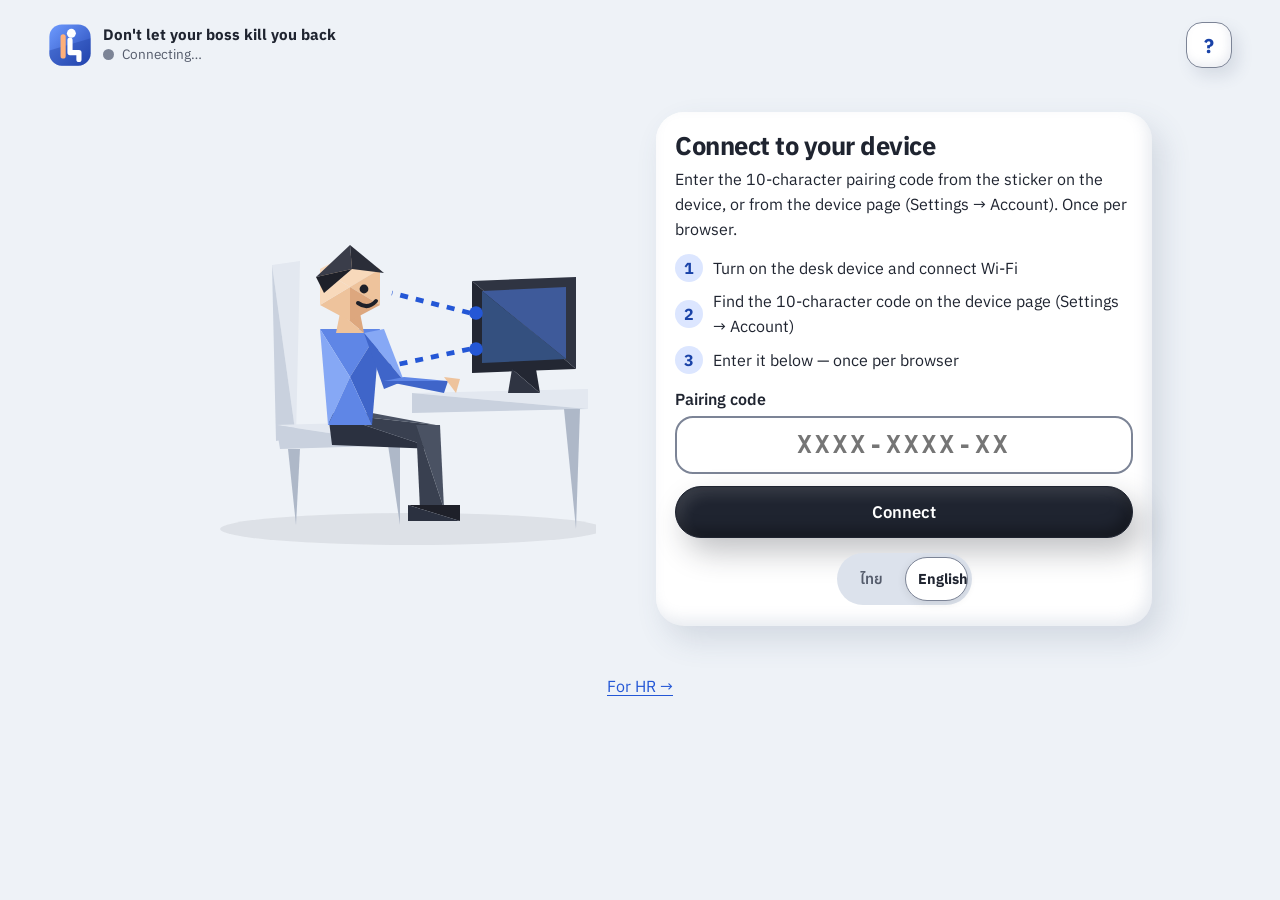
==== commit ecd87b86: "Add files via upload" ====
--- a/index.html
+++ b/index.html
@@ -2,7 +2,7 @@
 <html lang="th" data-theme="light">
 <head>
   <meta charset="utf-8">
-  <meta name="viewport" content="width=device-width, initial-scale=1">
+  <meta name="viewport" content="width=device-width, initial-scale=1, viewport-fit=cover">
   <meta name="color-scheme" content="light dark">
   <title>Don't let your boss kill you back</title>
   <meta name="theme-color" content="#2447B5">
@@ -13,6 +13,9 @@
   <link rel="manifest" href="manifest.webmanifest">
   <meta name="apple-mobile-web-app-capable" content="yes">
   <meta name="apple-mobile-web-app-title" content="Boss Back">
+  <link rel="preconnect" href="https://fonts.googleapis.com">
+  <link rel="preconnect" href="https://fonts.gstatic.com" crossorigin>
+  <link rel="stylesheet" href="https://fonts.googleapis.com/css2?family=Anuphan:wght@400;500;600;700&display=swap">
   <link rel="stylesheet" href="style.css">
 </head>
 <body>
@@ -20,233 +23,272 @@
 
   <header class="topbar">
     <div class="brand">
-      <img class="logo" src="icons/logo.svg" alt="" width="40" height="40">
-      <div>
+      <svg width="44" height="44" viewBox="0 0 64 64" aria-hidden="true" focusable="false"><defs><linearGradient id="lg1" x1="0" y1="0" x2="1" y2="1"><stop offset="0" stop-color="#6E9BFF"/><stop offset="1" stop-color="#2447B5"/></linearGradient></defs><rect x="2" y="2" width="60" height="60" rx="18" fill="url(#lg1)"/><path d="M2 40 L62 22 V44 A18 18 0 0 1 44 62 H20 A18 18 0 0 1 2 44 Z" fill="#1F3E9E" opacity=".35"/><circle cx="34" cy="15" r="6.5" fill="#FFFFFF"/><path d="M32 25 V43 H45 V53" stroke="#FFFFFF" stroke-width="7.5" stroke-linecap="round" stroke-linejoin="round" fill="none"/><path d="M22 20 V48" stroke="#FFB07A" stroke-width="7.5" stroke-linecap="round"/></svg>
+      <div class="brand-text">
         <p class="app-name">Don't let your boss kill you back</p>
         <p class="conn" id="conn"><span class="dot" aria-hidden="true"></span><span id="conn-text" data-i18n="conn_wait">กำลังเชื่อมต่อ…</span></p>
       </div>
     </div>
-    <button type="button" class="icon-btn" id="btn-help" aria-haspopup="dialog" data-i18n-aria="help_open" aria-label="วิธีการใช้งาน">?</button>
+    <button type="button" class="help-btn" id="btn-help" aria-haspopup="dialog" data-i18n-aria="help_open" aria-label="วิธีการใช้งาน">?</button>
   </header>
 
   <p class="cfg-banner" id="cfg-banner" role="status" hidden></p>
-  <div class="banner" id="bad-banner" role="alert" hidden>
-    <span class="banner-icon" aria-hidden="true">🔔</span>
-    <span><strong data-i18n="hey">Hey! คุณนั่งผิดท่า</strong> <span id="bad-banner-text"></span></span>
+  <div class="alert-banner" id="bad-banner" role="alert" hidden>
+    <span class="tile" aria-hidden="true"><svg width="35" height="35" viewBox="0 0 48 48" aria-hidden="true"><defs><linearGradient id="cg2" x1="0" y1="0" x2="1" y2="1"><stop offset="0" stop-color="#FFC9A3"/><stop offset=".55" stop-color="#F28A4B"/><stop offset="1" stop-color="#C9622A"/></linearGradient><linearGradient id="cg3" x1="0" y1="0" x2="1" y2="1"><stop offset="0" stop-color="#CDBEFF"/><stop offset=".55" stop-color="#8B6FF0"/><stop offset="1" stop-color="#6449C9"/></linearGradient></defs><ellipse cx="24" cy="44" rx="13" ry="2.6" fill="#1F2430" opacity=".12"/><path d="M12 21a12 12 0 0 1 24 0c0 9 4 12 4 12H8s4-3 4-12z" fill="url(#cg2)"/><circle cx="24" cy="37" r="4" fill="#C9622A"/><ellipse cx="17" cy="16" rx="5" ry="2.4" fill="#FFFFFF" opacity=".55" transform="rotate(-30 17 16)"/><circle cx="36" cy="11" r="6" fill="url(#cg3)"/><circle cx="34.5" cy="9.5" r="1.6" fill="#FFFFFF" opacity=".7"/></svg></span>
+    <div><p class="alert-title" data-i18n="hey">Hey! คุณนั่งผิดท่า</p><p class="alert-sub" id="bad-banner-text"></p></div>
   </div>
   <div class="net-banner" id="net-banner" role="status" hidden data-i18n="net_err">เชื่อมต่อไม่ได้ กำลังลองใหม่…</div>
 
   <main id="main" tabindex="-1">
     <!-- ================= 0. จับคู่เครื่อง ================= -->
     <section id="view-pair" class="view" aria-labelledby="h-pair" hidden>
-      <div class="card pair-card">
-        <h1 id="h-pair" data-i18n="pair_title">เชื่อมต่อกับเครื่องของคุณ</h1>
-        <p data-i18n="pair_desc">กรอกรหัสจับคู่ 10 ตัวที่สติกเกอร์บนเครื่อง หรือในหน้าเครื่อง (ตั้งค่า → บัญชี) ทำครั้งเดียวต่อเบราว์เซอร์</p>
-        <form id="pair-form" novalidate>
-          <label for="pair-code" data-i18n="pair_label">รหัสจับคู่</label>
-          <input id="pair-code" name="code" type="text" autocomplete="off" autocapitalize="characters" spellcheck="false"
-                 inputmode="text" maxlength="14" placeholder="XXXX-XXXX-XX" aria-describedby="pair-hint pair-err" required>
-          <p class="hint" id="pair-hint"></p>
-          <p class="err" id="pair-err" role="alert"></p>
-          <button type="submit" class="btn primary block" id="btn-pair" data-i18n="pair_btn">เชื่อมต่อ</button>
-        </form>
-      </div>
-      <p class="center"><a href="hr/" data-i18n="hr_link">สำหรับฝ่ายบุคคล (HR) →</a></p>
+      <div class="pair-wrap">
+        <div class="pair-hero">
+          <div class="pair-art lp-float" aria-hidden="true"><svg viewBox="0 0 220 180" aria-hidden="true" focusable="false"><ellipse cx="128" cy="170" rx="96" ry="8" fill="#1F2430" opacity=".08"/><polygon points="58,38 72,36 70,124" fill="#E3E8F0"/><polygon points="58,38 70,124 60,126" fill="#C9D1DE"/><polygon points="60,118 128,116 126,128" fill="#E3E8F0"/><polygon points="60,118 126,128 62,130" fill="#C9D1DE"/><polygon points="66,130 72,130 70,168" fill="#AEB8C8"/><polygon points="116,128 122,128 122,168" fill="#AEB8C8"/><polygon points="128,102 216,100 216,110" fill="#E3E8F0"/><polygon points="128,102 216,110 128,112" fill="#C9D1DE"/><polygon points="204,110 212,110 210,170" fill="#AEB8C8"/><polygon points="158,46 210,44 210,90" fill="#2F3442"/><polygon points="158,46 210,90 158,92" fill="#232733"/><polygon points="163,51 205,49 205,85" fill="#3E5A9A"/><polygon points="163,51 205,85 163,87" fill="#34507F"/><polygon points="178,90 190,90 192,102" fill="#232733"/><polygon points="178,90 192,102 176,102" fill="#2F3442"/><circle cx="160" cy="62" r="3.4" fill="#2457D6"/><circle cx="160" cy="80" r="3.4" fill="#2457D6"/><path class="lp-beam" d="M157 62 L118 52" stroke="#2457D6" stroke-width="2.4" stroke-dasharray="4 4" fill="none"/><path class="lp-beam" d="M157 80 L110 90" stroke="#2457D6" stroke-width="2.4" stroke-dasharray="4 4" fill="none"/><polygon points="86,112 108,112 140,118" fill="#4A5263"/><polygon points="86,112 140,118 140,130" fill="#394050"/><polygon points="86,112 140,130 88,128" fill="#2B3140"/><polygon points="130,118 142,118 144,160" fill="#4A5263"/><polygon points="130,118 144,160 132,160" fill="#394050"/><polygon points="126,158 152,158 152,166" fill="#1E2029"/><polygon points="126,158 152,166 126,166" fill="#2B3140"/><g class="lp-body"><polygon points="82,70 112,70 97,94" fill="#5F86E6"/><polygon points="82,70 97,94 86,118" fill="#86A8F5"/><polygon points="112,70 97,94 108,118" fill="#3F65C9"/><polygon points="86,118 97,94 108,118" fill="#5F86E6"/><polygon points="92,62 102,62 104,72" fill="#DDA77E"/><polygon points="92,62 104,72 90,72" fill="#EEC39C"/><g class="lp-arm"><polygon points="104,72 114,70 124,96" fill="#86A8F5"/><polygon points="104,72 124,96 114,100" fill="#3F65C9"/><polygon points="114,96 124,94 146,96" fill="#5F86E6"/><polygon points="114,96 146,96 144,102" fill="#3F65C9"/><polygon points="144,94 152,95 150,102" fill="#EEC39C"/></g><g class="lp-head"><polygon points="97,49 97,32 112,40" fill="#F8D9BB"/><polygon points="97,49 112,40 112,58" fill="#EEC39C"/><polygon points="97,49 112,58 97,66" fill="#DDA77E"/><polygon points="97,49 97,66 82,58" fill="#EEC39C"/><polygon points="97,49 82,58 82,40" fill="#F8D9BB"/><polygon points="97,49 82,40 97,32" fill="#F8D9BB"/><polygon points="80,44 97,28 98,40" fill="#3A3D4A"/><polygon points="97,28 114,42 98,40" fill="#2A2D38"/><polygon points="80,44 98,40 84,52" fill="#1E2029"/><circle cx="104" cy="50" r="2.2" fill="#1E2029"/><path d="M101 57 q5 3.5 9 -1" stroke="#1E2029" stroke-width="2" fill="none" stroke-linecap="round"/></g></g></svg></div>
+        </div>
+        <div class="card pair-card">
+          <h1 id="h-pair" data-i18n="pair_title">เชื่อมต่อกับเครื่องของคุณ</h1>
+          <p data-i18n="pair_desc">กรอกรหัสจับคู่ 10 ตัวที่สติกเกอร์บนเครื่อง หรือในหน้าเครื่อง (ตั้งค่า → บัญชี) ทำครั้งเดียวต่อเบราว์เซอร์</p>
+          <ol class="pair-steps">
+            <li><span class="step-n" aria-hidden="true">1</span><span data-i18n="pair_s1">เปิดเครื่องบนโต๊ะ ต่อ Wi-Fi</span></li>
+            <li><span class="step-n" aria-hidden="true">2</span><span data-i18n="pair_s2">ดูรหัส 10 ตัวในหน้าเครื่อง</span></li>
+            <li><span class="step-n" aria-hidden="true">3</span><span data-i18n="pair_s3">กรอกรหัสด้านล่าง ทำครั้งเดียว</span></li>
+          </ol>
+          <form id="pair-form" novalidate>
+            <label for="pair-code" data-i18n="pair_label">รหัสจับคู่</label>
+            <input id="pair-code" name="code" type="text" autocomplete="off" autocapitalize="characters" spellcheck="false"
+                   inputmode="text" maxlength="14" placeholder="XXXX-XXXX-XX" aria-describedby="pair-hint pair-err" required>
+            <p class="hint" id="pair-hint"></p>
+            <p class="err" id="pair-err" role="alert"></p>
+            <button type="submit" class="btn dark block" id="btn-pair" data-i18n="pair_btn">เชื่อมต่อ</button>
+          </form>
+          <div class="pair-lang"><div class="seg small" role="group" aria-label="Language / ภาษา"><button type="button" class="seg-btn" data-lang="th" aria-pressed="true">ไทย</button><button type="button" class="seg-btn" data-lang="en" aria-pressed="false">English</button></div></div>
+        </div>
+        <p class="center"><a href="hr/" data-i18n="hr_link">สำหรับฝ่ายบุคคล (HR) →</a></p>
+      </div>
     </section>
 
-    <!-- ================= 1. หน้าแรก ================= -->
+    <!-- ================= 1. วันนี้ ================= -->
     <section id="view-home" class="view" aria-labelledby="h-home" hidden>
-      <h1 id="h-home" class="visually-hidden" data-i18n="nav_home">หน้าแรก</h1>
-
-      <article class="card status-card" id="status-card" aria-labelledby="h-status">
-        <h2 id="h-status" class="visually-hidden" data-i18n="status_h">สถานะท่านั่ง</h2>
-        <div class="status-head">
-          <span class="bell" aria-hidden="true">🔔</span>
-          <p class="posture-name" id="posture-name">—</p>
-          <span class="badge" id="posture-badge"></span>
-        </div>
-        <p class="visually-hidden" id="posture-live" aria-live="polite"></p>
-        <div class="status-body">
-          <div class="dist">
-            <p class="label" data-i18n="dist_h">ห่างหน้าจอ</p>
-            <p class="dist-val"><span id="dist-val">—</span> <span data-i18n="cm">ซม.</span></p>
-            <p class="chip" id="dist-chip"></p>
-          </div>
-          <figure class="figure">
-            <svg id="pose-svg" viewBox="0 0 160 140" role="img" aria-labelledby="pose-cap"></svg>
-            <figcaption id="pose-cap" class="pose-cap">—</figcaption>
-          </figure>
-        </div>
-        <dl class="facts">
-          <div><dt data-i18n="bad_for">ผิดท่าต่อเนื่อง</dt><dd id="f-bad">—</dd></div>
-          <div><dt data-i18n="sit_for">นั่งต่อเนื่อง</dt><dd id="f-sit">—</dd></div>
-          <div><dt data-i18n="judged">ตัดสินโดย</dt><dd id="f-src">—</dd></div>
-        </dl>
-      </article>
-
-      <article class="card warn" id="calib-card" hidden aria-labelledby="h-calib">
-        <h2 id="h-calib" data-i18n="calib_h">ยังไม่ได้ปรับเทียบท่า</h2>
-        <p data-i18n="calib_desc">นั่งหลังชิดพนัก ตัวตรง มองจอตรงๆ แล้วกดปุ่ม เครื่องจะวัดค้างไว้ 10 วินาที แล้วปี๊บเมื่อเสร็จ ultrasonic จึงช่วยตัดสินได้</p>
-        <button type="button" class="btn primary" data-cmd="calibrate" data-i18n="calib_btn">ปรับเทียบท่า</button>
-      </article>
-
-      <article class="card relax-card" aria-labelledby="h-relax">
-        <div class="card-head">
-          <h2 id="h-relax" data-i18n="relax_h">มาเริ่ม relax กัน!!</h2>
-          <button type="button" class="icon-btn small" id="btn-relax-info" aria-haspopup="dialog" data-i18n-aria="relax_info" aria-label="เราจะ relax ยังไง">i</button>
-        </div>
-        <p class="hint" data-i18n="relax_rule">กฎ 20-20-20: ทุก 20 นาที มองไกล 6 เมตร นาน 20 วินาที</p>
-        <div class="relax-row">
-          <p class="timer" id="relax-timer" role="timer" aria-live="off">20:00</p>
-          <button type="button" class="round-btn" id="btn-relax-toggle" data-i18n-aria="relax_pause" aria-label="หยุด">
-            <svg viewBox="0 0 24 24" aria-hidden="true" focusable="false"><path id="relax-icon" d="M7 5h4v14H7zM13 5h4v14h-4z"/></svg>
-          </button>
-          <button type="button" class="round-btn" data-cmd="relax_reset" data-i18n-aria="relax_reset" aria-label="เริ่มนับใหม่">
-            <svg viewBox="0 0 24 24" aria-hidden="true" focusable="false"><path d="M12 5V2L7 6l5 4V7a5 5 0 1 1-5 5H5a7 7 0 1 0 7-7z"/></svg>
-          </button>
-        </div>
-        <p class="hint" id="relax-state" aria-live="polite"></p>
-      </article>
-
+      <div class="view-head"><p class="greet" id="greet"></p><h1 id="h-home" data-i18n="nav_home">วันนี้</h1></div>
+      <div class="home-grid">
+        <article class="hero" id="status-card" aria-labelledby="h-now">
+          <div class="hero-top">
+            <div class="hero-text">
+              <p class="eyebrow" id="h-now" data-i18n="now">ตอนนี้</p>
+              <h2 class="posture-name" id="posture-name">—</h2>
+              <p class="posture-sub" id="posture-sub"></p>
+              <span class="badge" id="posture-badge"></span>
+            </div>
+            <figure class="hero-art">
+              <div class="lp-float" id="pose-svg" role="img" aria-label=""></div>
+              <figcaption id="pose-cap" class="visually-hidden"></figcaption>
+            </figure>
+          </div>
+          <p class="visually-hidden" id="posture-live" aria-live="polite"></p>
+          <dl class="mini-grid">
+            <div class="mini"><dt data-i18n="dist_h">ห่างหน้าจอ</dt><dd class="num"><span id="dist-val">—</span><span class="unit" data-i18n="cm">ซม.</span></dd><dd class="chip" id="dist-chip"></dd></div>
+            <div class="mini"><dt data-i18n="judged">ตัดสินโดย</dt><dd class="txt" id="f-src">—</dd><dd class="note" data-i18n="every5">อัปเดตทุก 5 วินาที</dd></div>
+            <div class="mini"><dt data-i18n="bad_for">ผิดท่าต่อเนื่อง</dt><dd class="txt" id="f-bad">—</dd></div>
+            <div class="mini"><dt data-i18n="sit_for">นั่งต่อเนื่อง</dt><dd class="txt" id="f-sit">—</dd></div>
+          </dl>
+        </article>
+
+        <article class="card relax-card" aria-labelledby="h-relax">
+          <div class="card-head">
+            <h2 id="h-relax" data-i18n="relax_h">มาเริ่ม relax กัน!!</h2>
+            <button type="button" class="i-btn" id="btn-relax-info" aria-haspopup="dialog" data-i18n-aria="relax_info" aria-label="เราจะ relax ยังไง">i</button>
+          </div>
+          <div class="relax-row">
+            <div class="ring">
+              <svg viewBox="0 0 84 84" aria-hidden="true" focusable="false"><circle class="ring-bg" cx="42" cy="42" r="34"/><circle class="ring-fg" id="relax-ring" cx="42" cy="42" r="34" stroke-dasharray="213.6" stroke-dashoffset="213.6" transform="rotate(-90 42 42)"/></svg>
+              <span class="ring-ic"><svg width="40" height="40" viewBox="0 0 48 48" aria-hidden="true"><defs><linearGradient id="cg4" x1="0" y1="0" x2="1" y2="1"><stop offset="0" stop-color="#8FB2FF"/><stop offset=".55" stop-color="#3C6BE8"/><stop offset="1" stop-color="#2A4FB8"/></linearGradient></defs><path d="M3 24s8-13 21-13 21 13 21 13-8 13-21 13S3 24 3 24z" fill="url(#cg4)"/><circle cx="24" cy="24" r="8" fill="#FFFFFF"/><circle cx="24" cy="24" r="4.5" fill="#1F2430"/><circle cx="26" cy="22" r="1.6" fill="#FFFFFF"/><ellipse cx="14" cy="18" rx="5" ry="2" fill="#FFFFFF" opacity=".55" transform="rotate(-30 14 18)"/></svg></span>
+            </div>
+            <div class="relax-text">
+              <p class="timer" id="relax-timer" role="timer" aria-live="off">20:00</p>
+              <p class="relax-rule" data-i18n="relax_rule">ทุก 20 นาที มองไกล 6 เมตร 20 วินาที</p>
+            </div>
+          </div>
+          <div class="relax-btns">
+            <button type="button" class="pill-btn" id="btn-relax-toggle"><svg viewBox="0 0 24 24" aria-hidden="true" focusable="false"><path id="relax-icon" d="M8 5v14l11-7z"/></svg><span id="relax-toggle-text" data-i18n="relax_play">เริ่มนับเวลา</span></button>
+            <button type="button" class="ring-btn" data-cmd="relax_reset" data-i18n-aria="relax_reset" aria-label="เริ่มนับใหม่"><svg viewBox="0 0 24 24" aria-hidden="true" focusable="false" fill="none" stroke="currentColor" stroke-width="2.4" stroke-linecap="round" stroke-linejoin="round"><path d="M3 12a9 9 0 1 0 3-6.7L3 8"/><path d="M3 3v5h5"/></svg></button>
+          </div>
+          <p class="relax-state" id="relax-state" aria-live="polite"></p>
+        </article>
+
+        <article class="card warn-card" id="calib-card" hidden aria-labelledby="h-calib">
+          <div class="warn-head"><span class="tile" aria-hidden="true"><svg width="35" height="35" viewBox="0 0 48 48" aria-hidden="true"><defs><linearGradient id="cg5" x1="0" y1="0" x2="1" y2="1"><stop offset="0" stop-color="#FFC9A3"/><stop offset=".55" stop-color="#F28A4B"/><stop offset="1" stop-color="#C9622A"/></linearGradient><linearGradient id="cg6" x1="0" y1="0" x2="1" y2="1"><stop offset="0" stop-color="#8FB2FF"/><stop offset=".55" stop-color="#3C6BE8"/><stop offset="1" stop-color="#2A4FB8"/></linearGradient></defs><ellipse cx="24" cy="44" rx="13" ry="2.6" fill="#1F2430" opacity=".12"/><circle cx="23" cy="24" r="17" fill="url(#cg5)"/><circle cx="23" cy="24" r="11" fill="#FFFFFF" opacity=".9"/><circle cx="23" cy="24" r="6" fill="url(#cg5)"/><ellipse cx="15" cy="14" rx="5" ry="2.4" fill="#FFFFFF" opacity=".55" transform="rotate(-30 15 14)"/><path d="M24 23l15-15" stroke="#C9622A" stroke-width="3.4" stroke-linecap="round"/><path d="M35 6l6-1-1 6z" fill="url(#cg6)"/></svg></span><h2 id="h-calib" data-i18n="calib_h">ยังไม่ได้ปรับเทียบท่า</h2></div>
+          <p data-i18n="calib_desc">นั่งหลังชิดพนัก ตัวตรง มองจอตรงๆ แล้วกดปุ่ม</p>
+          <button type="button" class="btn dark" data-cmd="calibrate" data-i18n="calib_btn">ปรับเทียบท่า</button>
+        </article>
+
+        <article class="card path-card" aria-labelledby="h-path">
+          <div class="card-head">
+            <h2 id="h-path" data-i18n="path_h">เส้นทางท่านั่งวันนี้</h2>
+            <span class="streak" id="streak" hidden><svg width="22" height="22" viewBox="0 0 48 48" aria-hidden="true"><defs><linearGradient id="cg7" x1="0" y1="0" x2="1" y2="1"><stop offset="0" stop-color="#FFE08A"/><stop offset=".55" stop-color="#F5B12E"/><stop offset="1" stop-color="#C9850F"/></linearGradient></defs><path d="M24 4l6 12.5 13.5 2-10 9.5 2.5 13.5L24 35l-12 6.5 2.5-13.5-10-9.5 13.5-2z" fill="url(#cg7)" stroke="#C9850F" stroke-width="1.5" stroke-linejoin="round"/><ellipse cx="20" cy="15" rx="4" ry="2" fill="#FFFFFF" opacity=".55" transform="rotate(-30 20 15)"/></svg><span id="streak-text"></span></span>
+          </div>
+          <div class="path-big">
+            <p class="big-pct" id="today-pct">—</p>
+            <p class="path-note"><span id="today-note"></span><br><span class="delta" id="today-delta"></span></p>
+          </div>
+          <div class="timeline" id="timeline" role="img" aria-label=""></div>
+          <div class="tl-axis" id="tl-axis" aria-hidden="true"></div>
+          <div class="legend">
+            <span><i class="sw-good" aria-hidden="true"></i><span data-i18n="good_time">ท่าถูก</span></span>
+            <span><i class="sw-bad" aria-hidden="true"></i><span data-i18n="bad_time">ท่าผิด</span></span>
+            <span><i class="sw-idle" aria-hidden="true"></i><span data-i18n="idle_time">ไม่ได้นั่ง / ลุกพัก</span></span>
+          </div>
+        </article>
+      </div>
     </section>
 
     <!-- ================= 2. สถิติ ================= -->
     <section id="view-stats" class="view" aria-labelledby="h-stats" hidden>
-      <h1 id="h-stats" data-i18n="nav_stats">สถิติ</h1>
-      <div class="seg" role="group" data-i18n-aria="range" aria-label="ช่วงเวลา">
+      <div class="view-head"><p class="greet" id="stats-range"></p><h1 id="h-stats" data-i18n="nav_stats">สถิติ</h1></div>
+      <div class="seg big" role="group" data-i18n-aria="range" aria-label="ช่วงเวลา">
         <button type="button" class="seg-btn" id="seg-day" aria-pressed="false" data-i18n="daily">รายวัน</button>
         <button type="button" class="seg-btn" id="seg-week" aria-pressed="true" data-i18n="weekly">รายสัปดาห์</button>
       </div>
-
-      <article class="card" aria-labelledby="h-chart">
-        <h2 id="h-chart">—</h2>
-        <div class="legend">
-          <span><i class="sw good" aria-hidden="true"></i><span data-i18n="good_time">ท่าถูก</span></span>
-          <span><i class="sw bad" aria-hidden="true"></i><span data-i18n="bad_time">ท่าผิด</span></span>
-        </div>
-        <div class="chart-wrap" id="chart"></div>
-        <div class="day-btns" id="day-btns"></div>
-        <p class="tip" id="chart-tip" role="status" aria-live="polite"></p>
-        <details class="table-toggle">
-          <summary data-i18n="as_table">แสดงเป็นตาราง</summary>
-          <div class="table-wrap" id="chart-table"></div>
-        </details>
-      </article>
-
-      <article class="card" aria-labelledby="h-total">
-        <h2 id="h-total" data-i18n="total_h">เวลานั่งทั้งหมด/วัน</h2>
-        <ul class="day-list" id="day-list"></ul>
-      </article>
+      <div class="stats-grid">
+        <article class="hero summary" aria-labelledby="h-sum">
+          <h2 class="eyebrow" id="h-sum" data-i18n="sum_h">ท่าถูกเฉลี่ย 7 วัน</h2>
+          <div class="sum-top"><p class="sum-pct" id="sum-pct">—</p><span class="pill" id="sum-delta" hidden></span></div>
+          <dl class="mini-grid three">
+            <div class="mini"><dt data-i18n="sum_sit">นั่งรวม</dt><dd class="txt" id="sum-sit">—</dd></div>
+            <div class="mini"><dt data-i18n="sum_alerts">ถูกเตือน</dt><dd class="txt" id="sum-alerts">—</dd></div>
+            <div class="mini"><dt data-i18n="sum_breaks">ลุกพัก</dt><dd class="txt" id="sum-breaks">—</dd></div>
+          </dl>
+        </article>
+
+        <article class="card chart-card" aria-labelledby="h-chart">
+          <div class="card-head"><h2 id="h-chart">—</h2></div>
+          <p class="tip" id="chart-tip" role="status" aria-live="polite"></p>
+          <div class="chart-wrap" id="chart"></div>
+          <div class="day-btns" id="day-btns"></div>
+          <div class="legend">
+            <span><i class="sw-good" aria-hidden="true"></i><span data-i18n="good_time">ท่าถูก</span></span>
+            <span><i class="sw-bad" aria-hidden="true"></i><span data-i18n="bad_time">ท่าผิด</span></span>
+          </div>
+          <details class="table-toggle">
+            <summary data-i18n="as_table">แสดงเป็นตาราง</summary>
+            <div class="table-wrap" id="chart-table"></div>
+          </details>
+        </article>
+
+        <article class="card insight" aria-labelledby="h-ins">
+          <span class="tile" aria-hidden="true"><svg width="35" height="35" viewBox="0 0 48 48" aria-hidden="true"><defs><linearGradient id="cg8" x1="0" y1="0" x2="1" y2="1"><stop offset="0" stop-color="#FFE08A"/><stop offset=".55" stop-color="#F5B12E"/><stop offset="1" stop-color="#C9850F"/></linearGradient></defs><ellipse cx="24" cy="44" rx="13" ry="2.6" fill="#1F2430" opacity=".12"/><path d="M24 4a14 14 0 0 0-8 25.5V34h16v-4.5A14 14 0 0 0 24 4z" fill="url(#cg8)"/><rect x="17" y="35" width="14" height="4" rx="2" fill="#8C95A8"/><rect x="19" y="40" width="10" height="3.5" rx="1.75" fill="#6B7487"/><ellipse cx="17" cy="12" rx="5" ry="2.4" fill="#FFFFFF" opacity=".55" transform="rotate(-30 17 12)"/><path d="M24 14v10M20 20l4 4 4-4" stroke="#FFFFFF" stroke-width="2.8" fill="none" stroke-linecap="round" stroke-linejoin="round"/></svg></span>
+          <div><h2 id="h-ins" data-i18n="ins_h">ข้อสังเกต</h2><p id="insight-text"></p></div>
+        </article>
+
+        <article class="card" aria-labelledby="h-total">
+          <h2 id="h-total" data-i18n="total_h">เวลานั่งทั้งหมด/วัน</h2>
+          <ul class="day-list" id="day-list"></ul>
+        </article>
+      </div>
     </section>
 
     <!-- ================= 3. ตั้งค่า ================= -->
     <section id="view-settings" class="view" aria-labelledby="h-settings" hidden>
-      <h1 id="h-settings" data-i18n="nav_settings">ตั้งค่า</h1>
-
-      <article class="card" aria-labelledby="h-app">
+      <div class="view-head"><p class="greet" data-i18n="settings_greet">ปรับให้เหมาะกับคุณ</p><h1 id="h-settings" data-i18n="nav_settings">ตั้งค่า</h1></div>
+      <div class="settings-grid">
+      <article class="card group" aria-labelledby="h-app">
         <h2 id="h-app" data-i18n="app_h">แอปนี้</h2>
         <div class="row">
-          <span class="row-label" id="lbl-lang"><svg class="row-ic" viewBox="0 0 24 24" aria-hidden="true" focusable="false"><path d="M12 2a10 10 0 1 0 0 20 10 10 0 0 0 0-20zm6.9 6h-3a15 15 0 0 0-1.3-3.9A8 8 0 0 1 18.9 8zM12 4a13 13 0 0 1 1.9 4h-3.8A13 13 0 0 1 12 4zM4.3 14a8 8 0 0 1 0-4h3.4a16 16 0 0 0 0 4zm.8 2h3a15 15 0 0 0 1.3 3.9A8 8 0 0 1 5.1 16zm3-8h-3a8 8 0 0 1 4.3-3.9A15 15 0 0 0 8.1 8zM12 20a13 13 0 0 1-1.9-4h3.8A13 13 0 0 1 12 20zm2.3-6H9.7a14 14 0 0 1 0-4h4.6a14 14 0 0 1 0 4zm.3 5.9a15 15 0 0 0 1.3-3.9h3a8 8 0 0 1-4.3 3.9zm1.7-5.9a16 16 0 0 0 0-4h3.4a8 8 0 0 1 0 4z"/></svg>Language</span>
-          <div class="seg small" role="group" aria-labelledby="lbl-lang">
-            <button type="button" class="seg-btn" data-lang="th" aria-pressed="true">TH</button>
-            <button type="button" class="seg-btn" data-lang="en" aria-pressed="false">EN</button>
-          </div>
-        </div>
-        <div class="row">
-          <span class="row-label"><svg class="row-ic" viewBox="0 0 24 24" aria-hidden="true" focusable="false"><path d="M3 17.3V21h3.7L17.8 9.9l-3.7-3.7zM20.7 7a1 1 0 0 0 0-1.4l-2.3-2.3a1 1 0 0 0-1.4 0l-1.8 1.8 3.7 3.7z"/></svg><span id="lbl-font" data-i18n="font">ขนาดตัวอักษร</span></span>
-          <div class="seg small" role="group" aria-labelledby="lbl-font">
-            <button type="button" class="seg-btn" data-font="1" aria-pressed="true" data-i18n="font_n">ปกติ</button>
-            <button type="button" class="seg-btn" data-font="1.15" aria-pressed="false" data-i18n="font_l">ใหญ่</button>
-            <button type="button" class="seg-btn" data-font="1.3" aria-pressed="false" data-i18n="font_xl">ใหญ่มาก</button>
-          </div>
-        </div>
-        <div class="row">
-          <span class="row-label"><svg class="row-ic" viewBox="0 0 24 24" aria-hidden="true" focusable="false"><path d="M12 7a5 5 0 1 0 0 10 5 5 0 0 0 0-10zM11 1h2v3h-2zm0 19h2v3h-2zM1 11h3v2H1zm19 0h3v2h-3zM4.2 5.6l1.4-1.4 2.1 2.1-1.4 1.4zm12.1 12.1 1.4-1.4 2.1 2.1-1.4 1.4zM4.2 18.4l2.1-2.1 1.4 1.4-2.1 2.1zM16.3 6.3l2.1-2.1 1.4 1.4-2.1 2.1z"/></svg><span id="lbl-theme" data-i18n="theme">ธีม</span></span>
-          <div class="seg small" role="group" aria-labelledby="lbl-theme">
-            <button type="button" class="seg-btn" data-theme-btn="light" aria-pressed="true" data-i18n="light">สว่าง</button>
-            <button type="button" class="seg-btn" data-theme-btn="dark" aria-pressed="false" data-i18n="dark">มืด</button>
-          </div>
+          <span class="tile" aria-hidden="true"><svg width="34" height="34" viewBox="0 0 48 48" aria-hidden="true"><defs><linearGradient id="cg9" x1="0" y1="0" x2="1" y2="1"><stop offset="0" stop-color="#CDBEFF"/><stop offset=".55" stop-color="#8B6FF0"/><stop offset="1" stop-color="#6449C9"/></linearGradient><linearGradient id="cg10" x1="0" y1="0" x2="1" y2="1"><stop offset="0" stop-color="#8FB2FF"/><stop offset=".55" stop-color="#3C6BE8"/><stop offset="1" stop-color="#2A4FB8"/></linearGradient></defs><ellipse cx="24" cy="44" rx="13" ry="2.6" fill="#1F2430" opacity=".12"/><rect x="4" y="7" width="26" height="20" rx="9" fill="url(#cg9)"/><path d="M10 25l-3 7 8-6z" fill="#6449C9"/><ellipse cx="12" cy="11" rx="5" ry="2.2" fill="#FFFFFF" opacity=".55" transform="rotate(-30 12 11)"/><text x="17" y="22" font-size="13" font-weight="700" text-anchor="middle" fill="#FFFFFF" font-family="Anuphan,sans-serif">ก</text><rect x="18" y="18" width="26" height="20" rx="9" fill="url(#cg10)"/><path d="M38 36l3 6-8-5z" fill="#2A4FB8"/><ellipse cx="26" cy="22" rx="5" ry="2.2" fill="#FFFFFF" opacity=".55" transform="rotate(-30 26 22)"/><text x="31" y="33" font-size="13" font-weight="700" text-anchor="middle" fill="#FFFFFF" font-family="Anuphan,sans-serif">A</text></svg></span>
+          <span class="row-text"><span class="row-title" id="lbl-lang">Language</span></span>
+          <div class="seg small" role="group" aria-labelledby="lbl-lang"><button type="button" class="seg-btn" data-lang="th" aria-pressed="true">TH</button><button type="button" class="seg-btn" data-lang="en" aria-pressed="false">EN</button></div>
+        </div>
+        <div class="row">
+          <span class="tile" aria-hidden="true"><svg width="34" height="34" viewBox="0 0 48 48" aria-hidden="true"><defs><linearGradient id="cg11" x1="0" y1="0" x2="1" y2="1"><stop offset="0" stop-color="#CDBEFF"/><stop offset=".55" stop-color="#8B6FF0"/><stop offset="1" stop-color="#6449C9"/></linearGradient></defs><ellipse cx="24" cy="44" rx="13" ry="2.6" fill="#1F2430" opacity=".12"/><rect x="5" y="6" width="38" height="34" rx="12" fill="url(#cg11)"/><ellipse cx="14" cy="11" rx="7" ry="2.6" fill="#FFFFFF" opacity=".55" transform="rotate(-30 14 11)"/><text x="18" y="33" font-size="22" font-weight="700" text-anchor="middle" fill="#FFFFFF" font-family="Anuphan,sans-serif">A</text><text x="32" y="33" font-size="14" font-weight="700" text-anchor="middle" fill="#FFFFFF" opacity=".9" font-family="Anuphan,sans-serif">a</text></svg></span>
+          <span class="row-text"><span class="row-title" id="lbl-font" data-i18n="font">ขนาดตัวอักษร</span></span>
+          <div class="seg small" role="group" aria-labelledby="lbl-font"><button type="button" class="seg-btn" data-font="1" aria-pressed="true" data-i18n="font_n">ปกติ</button><button type="button" class="seg-btn" data-font="1.15" aria-pressed="false" data-i18n="font_l">ใหญ่</button><button type="button" class="seg-btn" data-font="1.3" aria-pressed="false" data-i18n="font_xl">ใหญ่มาก</button></div>
+        </div>
+        <div class="row">
+          <span class="tile" aria-hidden="true"><svg width="34" height="34" viewBox="0 0 48 48" aria-hidden="true"><defs><linearGradient id="cg12" x1="0" y1="0" x2="1" y2="1"><stop offset="0" stop-color="#FFE08A"/><stop offset=".55" stop-color="#F5B12E"/><stop offset="1" stop-color="#C9850F"/></linearGradient><linearGradient id="cg13" x1="0" y1="0" x2="1" y2="1"><stop offset="0" stop-color="#CDBEFF"/><stop offset=".55" stop-color="#8B6FF0"/><stop offset="1" stop-color="#6449C9"/></linearGradient></defs><ellipse cx="24" cy="44" rx="13" ry="2.6" fill="#1F2430" opacity=".12"/><circle cx="24" cy="23" r="16" fill="url(#cg12)"/><path d="M24 7a16 16 0 0 1 0 32z" fill="url(#cg13)"/><path d="M31 15a7 7 0 1 0 5 11 8.5 8.5 0 0 1-5-11z" fill="#FFFFFF" opacity=".95"/><ellipse cx="15" cy="14" rx="5" ry="2.4" fill="#FFFFFF" opacity=".55" transform="rotate(-30 15 14)"/></svg></span>
+          <span class="row-text"><span class="row-title" id="lbl-theme" data-i18n="theme">ธีม</span></span>
+          <div class="seg small" role="group" aria-labelledby="lbl-theme"><button type="button" class="seg-btn" data-theme-btn="light" aria-pressed="true" data-i18n="light">สว่าง</button><button type="button" class="seg-btn" data-theme-btn="dark" aria-pressed="false" data-i18n="dark">มืด</button></div>
         </div>
       </article>
 
       <form id="dev-form" class="settings-form" novalidate>
-      <article class="card" aria-labelledby="h-ch">
+      <article class="card group" aria-labelledby="h-ch">
         <h2 id="h-ch" data-i18n="ch_h">ช่องทางแจ้งเตือน</h2>
         <div class="row">
-          <span class="row-label"><svg class="row-ic" viewBox="0 0 24 24" aria-hidden="true" focusable="false"><path d="M4 8h16a2 2 0 0 1 2 2v6a2 2 0 0 1-2 2H4a2 2 0 0 1-2-2v-6a2 2 0 0 1 2-2zm4 2.5a2.5 2.5 0 1 0 0 5 2.5 2.5 0 0 0 0-5zm8 0a2.5 2.5 0 1 0 0 5 2.5 2.5 0 0 0 0-5z"/></svg><span id="lbl-muted" data-i18n="sound_on">เสียงเตือนที่เครื่อง</span></span>
+          <span class="tile" aria-hidden="true"><svg width="34" height="34" viewBox="0 0 48 48" aria-hidden="true"><defs><linearGradient id="cg14" x1="0" y1="0" x2="1" y2="1"><stop offset="0" stop-color="#8FB2FF"/><stop offset=".55" stop-color="#3C6BE8"/><stop offset="1" stop-color="#2A4FB8"/></linearGradient><linearGradient id="cg15" x1="0" y1="0" x2="1" y2="1"><stop offset="0" stop-color="#FFC9A3"/><stop offset=".55" stop-color="#F28A4B"/><stop offset="1" stop-color="#C9622A"/></linearGradient></defs><ellipse cx="24" cy="44" rx="13" ry="2.6" fill="#1F2430" opacity=".12"/><rect x="4" y="12" width="40" height="24" rx="8" fill="url(#cg14)"/><ellipse cx="12" cy="16" rx="5" ry="2" fill="#FFFFFF" opacity=".55" transform="rotate(-30 12 16)"/><circle cx="16" cy="24" r="7" fill="#FFFFFF"/><circle cx="16" cy="24" r="3.4" fill="#2A4FB8"/><circle cx="32" cy="24" r="7" fill="#FFFFFF"/><circle cx="32" cy="24" r="3.4" fill="#2A4FB8"/><path d="M30 8a9 9 0 0 1 9 4M33 4a14 14 0 0 1 10 6" stroke="url(#cg15)" stroke-width="3" fill="none" stroke-linecap="round"/></svg></span>
+          <span class="row-text"><span class="row-title" id="lbl-muted" data-i18n="sound_on">เสียงเตือนที่เครื่อง</span><span class="sub"><span data-i18n="sound_sub">buzzer ดังเมื่อผิดท่าต่อเนื่อง</span></span></span>
           <button type="button" class="switch" id="sw-sound" role="switch" aria-checked="true" aria-labelledby="lbl-muted"><span aria-hidden="true"></span></button>
         </div>
         <div class="row">
-          <span class="row-label"><svg class="row-ic" viewBox="0 0 24 24" aria-hidden="true" focusable="false"><path d="M12 22a2.5 2.5 0 0 0 2.5-2.5h-5A2.5 2.5 0 0 0 12 22zm7-6V11a7 7 0 0 0-5.5-6.8V3a1.5 1.5 0 0 0-3 0v1.2A7 7 0 0 0 5 11v5l-2 2v1h18v-1z"/></svg><span id="lbl-noti" data-i18n="web_noti">แจ้งเตือนบนเว็บ</span></span>
+          <span class="tile" aria-hidden="true"><svg width="34" height="34" viewBox="0 0 48 48" aria-hidden="true"><defs><linearGradient id="cg16" x1="0" y1="0" x2="1" y2="1"><stop offset="0" stop-color="#FFC9A3"/><stop offset=".55" stop-color="#F28A4B"/><stop offset="1" stop-color="#C9622A"/></linearGradient><linearGradient id="cg17" x1="0" y1="0" x2="1" y2="1"><stop offset="0" stop-color="#CDBEFF"/><stop offset=".55" stop-color="#8B6FF0"/><stop offset="1" stop-color="#6449C9"/></linearGradient></defs><ellipse cx="24" cy="44" rx="13" ry="2.6" fill="#1F2430" opacity=".12"/><path d="M12 21a12 12 0 0 1 24 0c0 9 4 12 4 12H8s4-3 4-12z" fill="url(#cg16)"/><circle cx="24" cy="37" r="4" fill="#C9622A"/><ellipse cx="17" cy="16" rx="5" ry="2.4" fill="#FFFFFF" opacity=".55" transform="rotate(-30 17 16)"/><circle cx="36" cy="11" r="6" fill="url(#cg17)"/><circle cx="34.5" cy="9.5" r="1.6" fill="#FFFFFF" opacity=".7"/></svg></span>
+          <span class="row-text"><span class="row-title" id="lbl-noti" data-i18n="web_noti">แจ้งเตือนบนเว็บ</span><span class="sub"><span id="noti-hint" data-i18n="noti_now">มีผลทันทีบนเบราว์เซอร์นี้</span></span></span>
           <button type="button" class="switch" id="sw-noti" role="switch" aria-checked="false" aria-labelledby="lbl-noti" aria-describedby="noti-hint noti-ios"><span aria-hidden="true"></span></button>
         </div>
-        <p class="hint" id="noti-hint" data-i18n="noti_now">มีผลทันทีบนเบราว์เซอร์นี้ · เด้งเฉพาะตอนเปิดหน้านี้ไว้</p>
-        <p class="hint warn-text" id="noti-ios" data-i18n="noti_ios" hidden></p>
-        <div class="row">
-          <span class="row-label"><svg class="row-ic" viewBox="0 0 24 24" aria-hidden="true" focusable="false"><path d="M7 2h10a2 2 0 0 1 2 2v16a2 2 0 0 1-2 2H7a2 2 0 0 1-2-2V4a2 2 0 0 1 2-2zm0 3v13h10V5zm5 14.2a1 1 0 1 0 0 .1z"/></svg><span id="lbl-push" data-i18n="push">แจ้งเตือนเข้ามือถือ (ntfy)</span></span>
+        <p class="warn-text" id="noti-ios" data-i18n="noti_ios" hidden></p>
+        <div class="row">
+          <span class="tile" aria-hidden="true"><svg width="34" height="34" viewBox="0 0 48 48" aria-hidden="true"><defs><linearGradient id="cg18" x1="0" y1="0" x2="1" y2="1"><stop offset="0" stop-color="#8FB2FF"/><stop offset=".55" stop-color="#3C6BE8"/><stop offset="1" stop-color="#2A4FB8"/></linearGradient><linearGradient id="cg19" x1="0" y1="0" x2="1" y2="1"><stop offset="0" stop-color="#FFC9A3"/><stop offset=".55" stop-color="#F28A4B"/><stop offset="1" stop-color="#C9622A"/></linearGradient></defs><ellipse cx="24" cy="44" rx="13" ry="2.6" fill="#1F2430" opacity=".12"/><rect x="13" y="4" width="22" height="38" rx="7" fill="url(#cg18)"/><rect x="16.5" y="9" width="15" height="23" rx="3" fill="#FFFFFF" opacity=".9"/><rect x="19" y="13" width="10" height="3" rx="1.5" fill="#2A4FB8" opacity=".5"/><rect x="19" y="19" width="7" height="3" rx="1.5" fill="#2A4FB8" opacity=".35"/><ellipse cx="18" cy="8" rx="3.5" ry="1.6" fill="#FFFFFF" opacity=".55" transform="rotate(-30 18 8)"/><circle cx="35" cy="9" r="6" fill="url(#cg19)"/><circle cx="33.6" cy="7.6" r="1.6" fill="#FFFFFF" opacity=".7"/></svg></span>
+          <span class="row-text"><span class="row-title" id="lbl-push" data-i18n="push">แจ้งเตือนเข้ามือถือ (ntfy)</span><span class="sub"><span id="push-hint"></span></span></span>
           <button type="button" class="switch" id="sw-push" role="switch" aria-checked="false" aria-labelledby="lbl-push" aria-describedby="push-hint"><span aria-hidden="true"></span></button>
         </div>
-        <p class="hint" id="push-hint"></p>
-      </article>
-
-      <article class="card" aria-labelledby="h-rule">
+      </article>
+
+      <article class="card group" aria-labelledby="h-rule">
         <h2 id="h-rule" data-i18n="rule_h">เกณฑ์ท่านั่ง</h2>
-        <div class="field">
-            <label for="in-bad" data-i18n="bad_seconds">เตือนเมื่อผิดท่าต่อเนื่อง (วินาที)</label>
-          <input id="in-bad" type="number" inputmode="numeric" min="5" max="600" step="1" aria-describedby="err-bad">
-          <p class="err" id="err-bad"></p>
-        </div>
-        <div class="field">
-          <label for="in-sit" data-i18n="sit_minutes">เตือนให้ลุกพักทุก (นาที)</label>
-          <input id="in-sit" type="number" inputmode="numeric" min="10" max="180" step="1" aria-describedby="err-sit">
-          <p class="err" id="err-sit"></p>
-        </div>
-        <fieldset class="field">
-          <legend data-i18n="screen_range">ระยะจอที่เหมาะ (ซม.) · OSHA แนะนำ 50–100</legend>
-          <div class="pair-inputs">
-            <label for="in-smin" data-i18n="min">ใกล้สุด</label>
-            <input id="in-smin" type="number" inputmode="numeric" min="30" max="90" step="1" aria-describedby="err-screen">
-            <label for="in-smax" data-i18n="max">ไกลสุด</label>
-            <input id="in-smax" type="number" inputmode="numeric" min="50" max="150" step="1" aria-describedby="err-screen">
-          </div>
-          <p class="err" id="err-screen"></p>
+        <div class="row field-row">
+          <span class="tile" aria-hidden="true"><svg width="34" height="34" viewBox="0 0 48 48" aria-hidden="true"><defs><linearGradient id="cg29" x1="0" y1="0" x2="1" y2="1"><stop offset="0" stop-color="#9BEBD2"/><stop offset=".55" stop-color="#33B98F"/><stop offset="1" stop-color="#1F8A69"/></linearGradient><linearGradient id="cg30" x1="0" y1="0" x2="1" y2="1"><stop offset="0" stop-color="#FFC9A3"/><stop offset=".55" stop-color="#F28A4B"/><stop offset="1" stop-color="#C9622A"/></linearGradient></defs><ellipse cx="24" cy="44" rx="13" ry="2.6" fill="#1F2430" opacity=".12"/><rect x="19" y="3" width="10" height="6" rx="3" fill="#1F8A69"/><circle cx="24" cy="26" r="16" fill="url(#cg29)"/><circle cx="24" cy="26" r="11" fill="#FFFFFF" opacity=".92"/><path d="M24 26V17a9 9 0 0 1 9 9z" fill="url(#cg30)"/><circle cx="24" cy="26" r="2.4" fill="#1F8A69"/><ellipse cx="15" cy="17" rx="4.5" ry="2.2" fill="#FFFFFF" opacity=".55" transform="rotate(-30 15 17)"/></svg></span>
+          <span class="row-text"><label class="row-title" for="in-bad" data-i18n="bad_seconds">เตือนเมื่อผิดท่าต่อเนื่อง (วินาที)</label><span class="err" id="err-bad"></span></span>
+          <input id="in-bad" class="num-in" type="number" inputmode="numeric" min="5" max="600" step="1" aria-describedby="err-bad">
+        </div>
+        <div class="row field-row">
+          <span class="tile" aria-hidden="true"><svg width="34" height="34" viewBox="0 0 48 48" aria-hidden="true"><defs><linearGradient id="cg31" x1="0" y1="0" x2="1" y2="1"><stop offset="0" stop-color="#9BEBD2"/><stop offset=".55" stop-color="#33B98F"/><stop offset="1" stop-color="#1F8A69"/></linearGradient><linearGradient id="cg32" x1="0" y1="0" x2="1" y2="1"><stop offset="0" stop-color="#8FB2FF"/><stop offset=".55" stop-color="#3C6BE8"/><stop offset="1" stop-color="#2A4FB8"/></linearGradient></defs><ellipse cx="24" cy="44" rx="13" ry="2.6" fill="#1F2430" opacity=".12"/><circle cx="24" cy="24" r="18" fill="url(#cg31)"/><ellipse cx="16" cy="14" rx="6" ry="2.6" fill="#FFFFFF" opacity=".55" transform="rotate(-30 16 14)"/><circle cx="26" cy="12.5" r="3.6" fill="#FFFFFF"/><path d="M23 18l-5 6 3 2 3-3 1.5 5-4 9h3.5l3.5-7 3 7h3.5l-4-11-1.5-7z" fill="#FFFFFF"/></svg></span>
+          <span class="row-text"><label class="row-title" for="in-sit" data-i18n="sit_minutes">เตือนให้ลุกพักทุก (นาที)</label><span class="err" id="err-sit"></span></span>
+          <input id="in-sit" class="num-in" type="number" inputmode="numeric" min="10" max="180" step="1" aria-describedby="err-sit">
+        </div>
+        <fieldset class="row field-row screen-row">
+          <span class="tile" aria-hidden="true"><svg width="34" height="34" viewBox="0 0 48 48" aria-hidden="true"><defs><linearGradient id="cg21" x1="0" y1="0" x2="1" y2="1"><stop offset="0" stop-color="#8FB2FF"/><stop offset=".55" stop-color="#3C6BE8"/><stop offset="1" stop-color="#2A4FB8"/></linearGradient><linearGradient id="cg22" x1="0" y1="0" x2="1" y2="1"><stop offset="0" stop-color="#FFC9A3"/><stop offset=".55" stop-color="#F28A4B"/><stop offset="1" stop-color="#C9622A"/></linearGradient></defs><ellipse cx="24" cy="44" rx="13" ry="2.6" fill="#1F2430" opacity=".12"/><rect x="18" y="6" width="26" height="19" rx="5" fill="url(#cg21)"/><rect x="21" y="9" width="20" height="13" rx="2.5" fill="#FFFFFF" opacity=".88"/><rect x="28" y="25" width="6" height="5" fill="#2A4FB8"/><circle cx="9" cy="14" r="6" fill="url(#cg22)"/><ellipse cx="23" cy="9" rx="4" ry="1.8" fill="#FFFFFF" opacity=".55" transform="rotate(-30 23 9)"/><path d="M8 36h32" stroke="#2A4FB8" stroke-width="3" stroke-linecap="round"/><path d="M12 32l-4 4 4 4M36 32l4 4-4 4" stroke="#2A4FB8" stroke-width="3" fill="none" stroke-linecap="round" stroke-linejoin="round"/></svg></span>
+          <span class="row-text"><legend class="row-title" data-i18n="screen_range">ระยะจอที่เหมาะ (ซม.)</legend><span class="sub" data-i18n="screen_sub">OSHA แนะนำ 50–100</span><span class="err" id="err-screen"></span></span>
+          <span class="pair-inputs">
+            <label for="in-smin" class="visually-hidden" data-i18n="min">ใกล้สุด</label>
+            <input id="in-smin" class="num-in" type="number" inputmode="numeric" min="30" max="90" step="1" aria-describedby="err-screen">
+            <span aria-hidden="true">–</span>
+            <label for="in-smax" class="visually-hidden" data-i18n="max">ไกลสุด</label>
+            <input id="in-smax" class="num-in" type="number" inputmode="numeric" min="50" max="150" step="1" aria-describedby="err-screen">
+          </span>
         </fieldset>
         <div class="row">
-          <span class="row-label"><svg class="row-ic" viewBox="0 0 24 24" aria-hidden="true" focusable="false"><path d="M12 5C6.5 5 2.7 9.2 1.5 12c1.2 2.8 5 7 10.5 7s9.3-4.2 10.5-7C21.3 9.2 17.5 5 12 5zm0 11a4 4 0 1 1 0-8 4 4 0 0 1 0 8z"/></svg><span id="lbl-eye" data-i18n="eye_auto">พักสายตา 20-20-20 อัตโนมัติ</span></span>
+          <span class="tile" aria-hidden="true"><svg width="34" height="34" viewBox="0 0 48 48" aria-hidden="true"><defs><linearGradient id="cg20" x1="0" y1="0" x2="1" y2="1"><stop offset="0" stop-color="#8FB2FF"/><stop offset=".55" stop-color="#3C6BE8"/><stop offset="1" stop-color="#2A4FB8"/></linearGradient></defs><path d="M3 24s8-13 21-13 21 13 21 13-8 13-21 13S3 24 3 24z" fill="url(#cg20)"/><circle cx="24" cy="24" r="8" fill="#FFFFFF"/><circle cx="24" cy="24" r="4.5" fill="#1F2430"/><circle cx="26" cy="22" r="1.6" fill="#FFFFFF"/><ellipse cx="14" cy="18" rx="5" ry="2" fill="#FFFFFF" opacity=".55" transform="rotate(-30 14 18)"/></svg></span>
+          <span class="row-text"><span class="row-title" id="lbl-eye" data-i18n="eye_auto">พักสายตา 20-20-20 อัตโนมัติ</span></span>
           <button type="button" class="switch" id="sw-eye" role="switch" aria-checked="true" aria-labelledby="lbl-eye"><span aria-hidden="true"></span></button>
         </div>
-        <button type="submit" class="btn primary" id="btn-save" data-i18n="save">บันทึก</button>
-        <p class="ok-msg" id="save-msg" role="status" aria-live="polite"></p>
+        <div class="save-row"><button type="submit" class="btn dark" id="btn-save" data-i18n="save">บันทึก</button><p class="ok-msg" id="save-msg" role="status" aria-live="polite"></p></div>
       </article>
       </form>
 
-      <article class="card" aria-labelledby="h-desk">
+      <article class="card group" aria-labelledby="h-desk">
         <h2 id="h-desk" data-i18n="desk_h">เครื่องบนโต๊ะ</h2>
         <div class="row">
-          <span class="row-label"><svg class="row-ic" viewBox="0 0 24 24" aria-hidden="true" focusable="false"><path d="M12 2a10 10 0 1 0 0 20 10 10 0 0 0 0-20zm0 3a7 7 0 1 1 0 14 7 7 0 0 1 0-14zm0 3a4 4 0 1 0 0 8 4 4 0 0 0 0-8zm0 2.5a1.5 1.5 0 1 1 0 3 1.5 1.5 0 0 1 0-3z"/></svg><span><span class="row-title" data-i18n="calib_btn">ปรับเทียบท่า</span><span class="sub" id="cal-sub" data-i18n="calib_row">นั่งหลังชิดพนัก ตัวตรง แล้วกด เครื่องวัด 10 วินาที</span></span></span>
-          <button type="button" class="btn primary" data-cmd="calibrate" aria-describedby="cal-sub"><span data-i18n="start">เริ่ม</span><span class="visually-hidden" data-i18n="calib_btn">ปรับเทียบท่า</span></button>
-        </div>
-        <div class="row">
-          <span class="row-label"><svg class="row-ic" viewBox="0 0 24 24" aria-hidden="true" focusable="false"><path d="M3 9v6h4l5 4V5L7 9zm13.5 3A4.5 4.5 0 0 0 14 8v8a4.5 4.5 0 0 0 2.5-4zM14 3.2v2.1a7 7 0 0 1 0 13.4v2.1A9 9 0 0 0 14 3.2z"/></svg><span><span class="row-title" data-i18n="test_buzzer">ทดสอบเสียงเครื่อง</span><span class="sub" id="test-sub" data-i18n="test_row">เครื่องจะปี๊บภายใน ~10 วินาที</span></span></span>
-          <button type="button" class="btn" data-cmd="test_buzzer" aria-describedby="test-sub"><span data-i18n="test">ทดสอบ</span><span class="visually-hidden" data-i18n="test_buzzer">ทดสอบเสียงเครื่อง</span></button>
-        </div>
-      </article>
-
-      <article class="card" aria-labelledby="h-rep">
+          <span class="tile" aria-hidden="true"><svg width="34" height="34" viewBox="0 0 48 48" aria-hidden="true"><defs><linearGradient id="cg23" x1="0" y1="0" x2="1" y2="1"><stop offset="0" stop-color="#FFC9A3"/><stop offset=".55" stop-color="#F28A4B"/><stop offset="1" stop-color="#C9622A"/></linearGradient><linearGradient id="cg24" x1="0" y1="0" x2="1" y2="1"><stop offset="0" stop-color="#8FB2FF"/><stop offset=".55" stop-color="#3C6BE8"/><stop offset="1" stop-color="#2A4FB8"/></linearGradient></defs><ellipse cx="24" cy="44" rx="13" ry="2.6" fill="#1F2430" opacity=".12"/><circle cx="23" cy="24" r="17" fill="url(#cg23)"/><circle cx="23" cy="24" r="11" fill="#FFFFFF" opacity=".9"/><circle cx="23" cy="24" r="6" fill="url(#cg23)"/><ellipse cx="15" cy="14" rx="5" ry="2.4" fill="#FFFFFF" opacity=".55" transform="rotate(-30 15 14)"/><path d="M24 23l15-15" stroke="#C9622A" stroke-width="3.4" stroke-linecap="round"/><path d="M35 6l6-1-1 6z" fill="url(#cg24)"/></svg></span>
+          <span class="row-text"><span class="row-title" data-i18n="calib_btn">ปรับเทียบท่า</span><span class="sub"><span id="cal-sub" data-i18n="calib_row">นั่งหลังชิดพนัก ตัวตรง แล้วกด</span></span></span>
+          <button type="button" class="btn dark sm" data-cmd="calibrate" aria-describedby="cal-sub"><span data-i18n="start">เริ่ม</span><span class="visually-hidden" data-i18n="calib_btn">ปรับเทียบท่า</span></button>
+        </div>
+        <div class="row">
+          <span class="tile" aria-hidden="true"><svg width="34" height="34" viewBox="0 0 48 48" aria-hidden="true"><defs><linearGradient id="cg25" x1="0" y1="0" x2="1" y2="1"><stop offset="0" stop-color="#8FB2FF"/><stop offset=".55" stop-color="#3C6BE8"/><stop offset="1" stop-color="#2A4FB8"/></linearGradient></defs><ellipse cx="24" cy="44" rx="13" ry="2.6" fill="#1F2430" opacity=".12"/><path d="M6 18h7l10-8v26l-10-8H6z" fill="url(#cg25)"/><ellipse cx="14" cy="17" rx="4" ry="2" fill="#FFFFFF" opacity=".55" transform="rotate(-30 14 17)"/><path d="M29 17a8 8 0 0 1 0 12" stroke="#33B98F" stroke-width="4" fill="none" stroke-linecap="round"/><path d="M34 12a15 15 0 0 1 0 22" stroke="#9BEBD2" stroke-width="4" fill="none" stroke-linecap="round"/></svg></span>
+          <span class="row-text"><span class="row-title" data-i18n="test_buzzer">ทดสอบเสียงเครื่อง</span><span class="sub"><span id="test-sub" data-i18n="test_row">เครื่องจะปี๊บภายใน ~10 วินาที</span></span></span>
+          <button type="button" class="btn sm" data-cmd="test_buzzer" aria-describedby="test-sub"><span data-i18n="test">ทดสอบ</span><span class="visually-hidden" data-i18n="test_buzzer">ทดสอบเสียงเครื่อง</span></button>
+        </div>
+      </article>
+
+      <article class="card group" aria-labelledby="h-rep">
         <h2 id="h-rep" data-i18n="report_h">รายงาน</h2>
         <div class="row">
-          <span class="row-label"><svg class="row-ic" viewBox="0 0 24 24" aria-hidden="true" focusable="false"><path d="M4 3h16a2 2 0 0 1 2 2v11a2 2 0 0 1-2 2H8l-4 4V5a2 2 0 0 1 2-2zm3 7a1.5 1.5 0 1 0 0 .1zm5 0a1.5 1.5 0 1 0 0 .1zm5 0a1.5 1.5 0 1 0 0 .1z"/></svg><span id="lbl-report" data-i18n="report_send">ส่งออกสถิติ</span></span>
-          <div class="btn-row tight" role="group" aria-labelledby="lbl-report">
-            <a class="btn" id="btn-mail" href="mailto:" data-i18n-aria="mail" aria-label="ส่งรายงานทางอีเมล"><svg class="row-ic m0" viewBox="0 0 24 24" aria-hidden="true" focusable="false"><path d="M3 5h18v14H3zm2 2v.5l7 4.5 7-4.5V7zm0 2.9V17h14V9.9l-7 4.5z"/></svg></a>
-            <button type="button" class="btn" id="btn-csv" data-i18n="csv">CSV</button>
-          </div>
-        </div>
-      </article>
-
-      <article class="card" aria-labelledby="h-account">
+          <span class="tile" aria-hidden="true"><svg width="34" height="34" viewBox="0 0 48 48" aria-hidden="true"><defs><linearGradient id="cg27" x1="0" y1="0" x2="1" y2="1"><stop offset="0" stop-color="#9BEBD2"/><stop offset=".55" stop-color="#33B98F"/><stop offset="1" stop-color="#1F8A69"/></linearGradient><linearGradient id="cg28" x1="0" y1="0" x2="1" y2="1"><stop offset="0" stop-color="#8FB2FF"/><stop offset=".55" stop-color="#3C6BE8"/><stop offset="1" stop-color="#2A4FB8"/></linearGradient></defs><ellipse cx="24" cy="44" rx="13" ry="2.6" fill="#1F2430" opacity=".12"/><path d="M10 4h19l10 10v28a3 3 0 0 1-3 3H10a3 3 0 0 1-3-3V7a3 3 0 0 1 3-3z" fill="url(#cg27)"/><path d="M29 4v10h10z" fill="#1F8A69"/><ellipse cx="14" cy="10" rx="4" ry="2" fill="#FFFFFF" opacity=".55" transform="rotate(-30 14 10)"/><rect x="12" y="19" width="16" height="3" rx="1.5" fill="#FFFFFF" opacity=".9"/><circle cx="31" cy="34" r="8" fill="url(#cg28)"/><path d="M31 30v7M28 34.5l3 3 3-3" stroke="#FFFFFF" stroke-width="2.6" fill="none" stroke-linecap="round" stroke-linejoin="round"/></svg></span>
+          <span class="row-text"><span class="row-title" id="lbl-report" data-i18n="report_send">ส่งออกสถิติ</span></span>
+          <span class="btn-row tight" role="group" aria-labelledby="lbl-report"><a class="btn sm icon-only" id="btn-mail" href="mailto:" data-i18n-aria="mail" aria-label="ส่งรายงานทางอีเมล"><svg viewBox="0 0 24 24" aria-hidden="true" focusable="false" fill="none" stroke="currentColor" stroke-width="2" stroke-linecap="round" stroke-linejoin="round"><path d='M3 6h18v12H3z'/><path d='M3 7l9 6 9-6'/></svg></a><button type="button" class="btn sm" id="btn-csv" data-i18n="csv">CSV</button></span>
+        </div>
+      </article>
+
+      <article class="card group" aria-labelledby="h-account">
         <h2 id="h-account" data-i18n="account_h">บัญชีของฉัน</h2>
-        <p id="acc-status"></p>
-        <p class="hint" id="acc-desk"></p>
+        <div class="row"><span class="tile" aria-hidden="true"><svg width="34" height="34" viewBox="0 0 48 48" aria-hidden="true"><defs><linearGradient id="cg33" x1="0" y1="0" x2="1" y2="1"><stop offset="0" stop-color="#8FB2FF"/><stop offset=".55" stop-color="#3C6BE8"/><stop offset="1" stop-color="#2A4FB8"/></linearGradient><linearGradient id="cg34" x1="0" y1="0" x2="1" y2="1"><stop offset="0" stop-color="#CDBEFF"/><stop offset=".55" stop-color="#8B6FF0"/><stop offset="1" stop-color="#6449C9"/></linearGradient></defs><ellipse cx="24" cy="44" rx="13" ry="2.6" fill="#1F2430" opacity=".12"/><path d="M6 42V12a3 3 0 0 1 2-3l14-5v38z" fill="url(#cg33)"/><rect x="11" y="14" width="4" height="4" rx="1" fill="#FFFFFF" opacity=".9"/><rect x="11" y="21" width="4" height="4" rx="1" fill="#FFFFFF" opacity=".9"/><rect x="11" y="28" width="4" height="4" rx="1" fill="#FFFFFF" opacity=".9"/><rect x="18" y="14" width="4" height="4" rx="1" fill="#FFFFFF" opacity=".9"/><rect x="18" y="21" width="4" height="4" rx="1" fill="#FFFFFF" opacity=".9"/><rect x="18" y="28" width="4" height="4" rx="1" fill="#FFFFFF" opacity=".9"/><ellipse cx="12" cy="10" rx="3" ry="1.6" fill="#FFFFFF" opacity=".55" transform="rotate(-30 12 10)"/><rect x="22" y="18" width="20" height="24" rx="4" fill="url(#cg34)"/><rect x="27" y="23" width="4" height="4" rx="1" fill="#FFFFFF" opacity=".9"/><rect x="27" y="30" width="4" height="4" rx="1" fill="#FFFFFF" opacity=".9"/><rect x="34" y="23" width="4" height="4" rx="1" fill="#FFFFFF" opacity=".9"/><rect x="34" y="30" width="4" height="4" rx="1" fill="#FFFFFF" opacity=".9"/></svg></span><span class="row-text"><span class="row-title" id="acc-status"></span><span class="sub" id="acc-desk"></span></span></div>
         <div class="btn-row">
           <button type="button" class="btn" id="btn-join" aria-haspopup="dialog" data-i18n="join">เข้าร่วมบริษัท</button>
           <button type="button" class="btn" id="btn-leave" hidden data-i18n="leave">ออกจากบริษัท</button>
@@ -254,16 +296,16 @@
         </div>
         <p class="ok-msg" id="acc-msg" role="status" aria-live="polite"></p>
       </article>
-
-
+      </div>
       <p class="center"><a href="hr/" data-i18n="hr_link">สำหรับฝ่ายบุคคล (HR) →</a></p>
     </section>
   </main>
 
   <nav class="tabbar" id="tabbar" data-i18n-aria="nav" aria-label="เมนูหลัก" hidden>
-    <a href="#home" class="tab" data-view="home"><svg viewBox="0 0 24 24" aria-hidden="true" focusable="false"><path d="M3 11 12 3l9 8v10h-6v-6H9v6H3z"/></svg><span data-i18n="nav_home">หน้าแรก</span></a>
-    <a href="#stats" class="tab" data-view="stats"><svg viewBox="0 0 24 24" aria-hidden="true" focusable="false"><path d="M4 20V10h3v10zm6 0V4h3v16zm6 0v-7h3v7z"/></svg><span data-i18n="nav_stats">สถิติ</span></a>
-    <a href="#settings" class="tab" data-view="settings"><svg viewBox="0 0 24 24" aria-hidden="true" focusable="false"><path d="M19.4 13a7.5 7.5 0 0 0 0-2l2-1.6-2-3.4-2.4 1a7 7 0 0 0-1.7-1L15 3.5h-4l-.4 2.5a7 7 0 0 0-1.7 1l-2.4-1-2 3.4 2 1.6a7.5 7.5 0 0 0 0 2l-2 1.6 2 3.4 2.4-1a7 7 0 0 0 1.7 1l.4 2.5h4l.4-2.5a7 7 0 0 0 1.7-1l2.4 1 2-3.4zM13 15.5a3.5 3.5 0 1 1 0-7 3.5 3.5 0 0 1 0 7z" transform="translate(-1 0)"/></svg><span data-i18n="nav_settings">ตั้งค่า</span></a>
+    <div class="side-brand"><svg width="52" height="52" viewBox="0 0 64 64" aria-hidden="true" focusable="false"><defs><linearGradient id="lg35" x1="0" y1="0" x2="1" y2="1"><stop offset="0" stop-color="#6E9BFF"/><stop offset="1" stop-color="#2447B5"/></linearGradient></defs><rect x="2" y="2" width="60" height="60" rx="18" fill="url(#lg35)"/><path d="M2 40 L62 22 V44 A18 18 0 0 1 44 62 H20 A18 18 0 0 1 2 44 Z" fill="#1F3E9E" opacity=".35"/><circle cx="34" cy="15" r="6.5" fill="#FFFFFF"/><path d="M32 25 V43 H45 V53" stroke="#FFFFFF" stroke-width="7.5" stroke-linecap="round" stroke-linejoin="round" fill="none"/><path d="M22 20 V48" stroke="#FFB07A" stroke-width="7.5" stroke-linecap="round"/></svg><p>Don't let your<br>boss kill you back</p></div>
+    <a href="#home" class="tab" data-view="home"><svg width="28" height="28" viewBox="0 0 48 48" aria-hidden="true"><defs><linearGradient id="cg36" x1="0" y1="0" x2="1" y2="1"><stop offset="0" stop-color="#8FB2FF"/><stop offset=".55" stop-color="#3C6BE8"/><stop offset="1" stop-color="#2A4FB8"/></linearGradient></defs><path d="M6 22L24 7l18 15v18a3 3 0 0 1-3 3H9a3 3 0 0 1-3-3z" fill="url(#cg36)"/><rect x="19" y="28" width="10" height="15" rx="3" fill="#FFFFFF" opacity=".9"/><ellipse cx="16" cy="17" rx="5" ry="2" fill="#FFFFFF" opacity=".55" transform="rotate(-30 16 17)"/></svg><span data-i18n="nav_home">วันนี้</span></a>
+    <a href="#stats" class="tab" data-view="stats"><svg width="28" height="28" viewBox="0 0 48 48" aria-hidden="true"><defs><linearGradient id="cg37" x1="0" y1="0" x2="1" y2="1"><stop offset="0" stop-color="#9BEBD2"/><stop offset=".55" stop-color="#33B98F"/><stop offset="1" stop-color="#1F8A69"/></linearGradient><linearGradient id="cg38" x1="0" y1="0" x2="1" y2="1"><stop offset="0" stop-color="#8FB2FF"/><stop offset=".55" stop-color="#3C6BE8"/><stop offset="1" stop-color="#2A4FB8"/></linearGradient></defs><rect x="6" y="22" width="9" height="20" rx="3.5" fill="url(#cg38)"/><rect x="19.5" y="10" width="9" height="32" rx="3.5" fill="url(#cg37)"/><rect x="33" y="17" width="9" height="25" rx="3.5" fill="url(#cg38)"/><ellipse cx="23" cy="14" rx="2" ry="3" fill="#FFFFFF" opacity=".55" transform="rotate(0 23 14)"/></svg><span data-i18n="nav_stats">สถิติ</span></a>
+    <a href="#settings" class="tab" data-view="settings"><svg width="28" height="28" viewBox="0 0 48 48" aria-hidden="true"><defs><linearGradient id="cg39" x1="0" y1="0" x2="1" y2="1"><stop offset="0" stop-color="#CDBEFF"/><stop offset=".55" stop-color="#8B6FF0"/><stop offset="1" stop-color="#6449C9"/></linearGradient></defs><rect x="21" y="2" width="6" height="10" rx="2.5" fill="url(#cg39)" transform="rotate(0 24 24)"/><rect x="21" y="2" width="6" height="10" rx="2.5" fill="url(#cg39)" transform="rotate(45 24 24)"/><rect x="21" y="2" width="6" height="10" rx="2.5" fill="url(#cg39)" transform="rotate(90 24 24)"/><rect x="21" y="2" width="6" height="10" rx="2.5" fill="url(#cg39)" transform="rotate(135 24 24)"/><rect x="21" y="2" width="6" height="10" rx="2.5" fill="url(#cg39)" transform="rotate(180 24 24)"/><rect x="21" y="2" width="6" height="10" rx="2.5" fill="url(#cg39)" transform="rotate(225 24 24)"/><rect x="21" y="2" width="6" height="10" rx="2.5" fill="url(#cg39)" transform="rotate(270 24 24)"/><rect x="21" y="2" width="6" height="10" rx="2.5" fill="url(#cg39)" transform="rotate(315 24 24)"/><circle cx="24" cy="24" r="14" fill="url(#cg39)"/><circle cx="24" cy="24" r="5.5" fill="#FFFFFF"/><ellipse cx="18" cy="16" rx="4.5" ry="2.2" fill="#FFFFFF" opacity=".55" transform="rotate(-30 18 16)"/></svg><span data-i18n="nav_settings">ตั้งค่า</span></a>
   </nav>
 
   <!-- ================= หน้าต่าง ================= -->
@@ -274,7 +316,7 @@
       <li data-i18n="help_2">ติด ultrasonic ที่ขอบล่างจอ ตัวบนเล็งหน้า ตัวล่างเล็งหน้าอก</li>
       <li data-i18n="help_3">นั่งตรง หลังชิดพนัก แล้วกด "ปรับเทียบท่า" ครั้งเดียว จากนั้นทำงานตามปกติ เครื่องจะเตือนด้วยเสียงเองเมื่อนั่งผิดท่า ไม่ต้องเปิดเว็บค้างไว้</li>
     </ol>
-    <form method="dialog"><button class="btn primary" data-i18n="ok">เข้าใจแล้ว</button></form>
+    <form method="dialog"><button class="btn dark" data-i18n="ok">เข้าใจแล้ว</button></form>
   </dialog>
 
   <dialog id="dlg-relax" aria-labelledby="h-relax-dlg">
@@ -285,7 +327,7 @@
       <li data-i18n="relax_3">มองค้างไว้อย่างน้อย 20 วินาที แล้วกระพริบตาช้าๆ</li>
     </ol>
     <p class="hint" data-i18n="relax_src">ที่มา: American Academy of Ophthalmology (กฎ 20-20-20)</p>
-    <form method="dialog"><button class="btn primary" data-i18n="ok">เข้าใจแล้ว</button></form>
+    <form method="dialog"><button class="btn dark" data-i18n="ok">เข้าใจแล้ว</button></form>
   </dialog>
 
   <dialog id="dlg-join" aria-labelledby="h-join">
@@ -313,7 +355,7 @@
       </div>
       <p class="err" id="j-err" role="alert"></p>
       <div class="btn-row">
-        <button type="submit" class="btn primary" id="btn-join-go" data-i18n="join_go">เข้าร่วม</button>
+        <button type="submit" class="btn dark" id="btn-join-go" data-i18n="join_go">เข้าร่วม</button>
         <button type="button" class="btn" id="btn-join-cancel" data-i18n="cancel">ยกเลิก</button>
       </div>
     </form>
@@ -332,6 +374,7 @@
 
   <script src="config.js"></script>
   <script src="js/api.js"></script>
+  <script src="js/art.js"></script>
   <script src="js/app.js"></script>
 </body>
 </html>
--- a/style.css
+++ b/style.css
@@ -1,255 +1,328 @@
-/* Don't let your boss kill you back — เว็บแอปออนไลน์ · WCAG 2.2 AA (คอนทราสต์ตรวจแล้วทั้ง 2 ธีม) */
+/* Don't let your boss kill you back — v6 ตามดีไซน์ canvas (claymorphism + low-poly) · WCAG 2.2 AA */
 :root {
   --fs: 1;
-  --bg: #f3f5f8; --surface: #ffffff; --surface-2: #eef2f6; --text: #18212c; --muted: #4a5565;
-  --line: #d5dce5; --field: #6b7685; --primary: #1f5fbf; --on-primary: #ffffff; --focus: #1f5fbf;
-  --good: #1d7a3b; --good-bg: #e4f4e9; --bad: #b3261e; --bad-bg: #fde8e6; --warn-bg: #fff3d1; --warn: #5c4300;
-  --shadow: 0 1px 2px rgba(16, 24, 40, .06), 0 2px 8px rgba(16, 24, 40, .06);
-  --radius: 16px;
+  --bg: #EEF2F7; --surface: #FFFFFF; --surface-2: #F4F6FA; --ink: #1F2430; --muted: #545B6B; --line: #DCE2EC; --field: #7C8496;
+  --good: #2457D6; --good-soft: #DCE6FF; --good-deep: #1A43A8;
+  --bad: #A53F0B; --bad-soft: #FFE4D3; --bad-fill: #EE7A35;
+  --warn: #5C4300; --warn-soft: #FFF3D1;
+  --dark: #1F2430; --on-dark: #FFFFFF; --dark-muted: #D3D8E2; --ring-bg: #3A4152; --ring-fg: #9DB8FF;
+  --focus: #1A43A8;
+  --clay: 10px 14px 30px rgba(70, 86, 120, .16), inset -5px -7px 14px rgba(120, 135, 170, .16), inset 5px 7px 14px rgba(255, 255, 255, .85);
+  --clay-sm: 6px 8px 16px rgba(70, 86, 120, .14), inset -3px -4px 8px rgba(120, 135, 170, .14), inset 3px 4px 8px rgba(255, 255, 255, .85);
+  --clay-good: 10px 14px 30px rgba(70, 86, 120, .16), inset -5px -7px 14px rgba(60, 90, 190, .16), inset 5px 7px 14px rgba(255, 255, 255, .7);
+  --clay-bad: 10px 14px 30px rgba(70, 86, 120, .16), inset -5px -7px 14px rgba(200, 100, 40, .16), inset 5px 7px 14px rgba(255, 255, 255, .7);
+  --clay-dark: 10px 14px 30px rgba(31, 36, 48, .28), inset -5px -7px 14px rgba(0, 0, 0, .35), inset 5px 7px 14px rgba(255, 255, 255, .12);
+  --font: "Anuphan", system-ui, -apple-system, "Segoe UI", "Noto Sans Thai", "Leelawadee UI", Tahoma, sans-serif;
 }
 [data-theme="dark"] {
-  --bg: #0f141a; --surface: #18202a; --surface-2: #222c38; --text: #e8edf3; --muted: #b6c0cc;
-  --line: #2e3a48; --field: #8b97a7; --primary: #8ab6ff; --on-primary: #0b1424; --focus: #8ab6ff;
-  --good: #74d394; --good-bg: #173726; --bad: #ff8f86; --bad-bg: #3d1a18; --warn-bg: #3a2f10; --warn: #ffe29a;
-  --shadow: none;
+  --bg: #12161F; --surface: #1C2230; --surface-2: #232A3A; --ink: #E8EDF5; --muted: #B3BBCB; --line: #323B4E; --field: #8C96A9;
+  --good: #8FB0FF; --good-soft: #1F2B4A; --good-deep: #B9CCFF;
+  --bad: #FFAE85; --bad-soft: #3B2418; --bad-fill: #EE7A35;
+  --warn: #FFE29A; --warn-soft: #3A2F10;
+  --dark: #0B0E15; --on-dark: #FFFFFF; --dark-muted: #C9D0DD; --ring-bg: #2A3142;
+  --focus: #B9CCFF;
+  --clay: 0 10px 26px rgba(0, 0, 0, .4); --clay-sm: 0 6px 14px rgba(0, 0, 0, .35); --clay-good: var(--clay); --clay-bad: var(--clay); --clay-dark: var(--clay);
 }
 * { box-sizing: border-box; }
 [hidden] { display: none !important; }
 html { font-size: calc(100% * var(--fs)); -webkit-text-size-adjust: 100%; }
-body {
-  margin: 0; min-height: 100vh; background: var(--bg); color: var(--text);
-  font-family: system-ui, -apple-system, "Segoe UI", "Noto Sans Thai", "Leelawadee UI", Tahoma, sans-serif;
-  line-height: 1.55; padding-bottom: 5.5rem;
-}
-h1, h2 { line-height: 1.3; margin: 0 0 .5rem; }
-h1 { font-size: 1.5rem; }
-h2 { font-size: 1.15rem; }
-p { margin: .25rem 0; }
-a { color: var(--primary); text-underline-offset: 3px; }
-:focus-visible { outline: 3px solid var(--focus); outline-offset: 2px; border-radius: 6px; }
+body { margin: 0; min-height: 100vh; background: var(--bg); color: var(--ink); font-family: var(--font); line-height: 1.55; padding-bottom: calc(6.5rem + env(safe-area-inset-bottom)); }
+h1, h2, p { margin: 0; }
+h1 { font-weight: 700; font-size: 2rem; line-height: 1.1; letter-spacing: -.5px; }
+h2 { font-weight: 600; font-size: 1.05rem; line-height: 1.3; }
+a { color: var(--good); text-underline-offset: 3px; }
+a:hover { color: var(--good-deep); }
+:focus-visible { outline: 3px solid var(--focus); outline-offset: 3px; border-radius: 8px; }
 .visually-hidden { position: absolute !important; width: 1px; height: 1px; overflow: hidden; clip: rect(0 0 0 0); white-space: nowrap; }
-.skip { position: absolute; left: .5rem; top: -4rem; background: var(--primary); color: var(--on-primary); padding: .75rem 1rem; border-radius: 8px; z-index: 50; }
+.skip { position: absolute; left: .5rem; top: -4rem; background: var(--dark); color: var(--on-dark); padding: .75rem 1rem; border-radius: 12px; z-index: 50; }
 .skip:focus { top: .5rem; }
-.center { text-align: center; }
+.center { text-align: center; margin-top: 1rem; }
 .hint { color: var(--muted); font-size: .9rem; }
-.err { color: var(--bad); font-weight: 600; min-height: 0; }
-.err:empty { display: none; }
-.ok-msg { color: var(--good); font-weight: 600; }
+.err { color: var(--bad); font-weight: 600; font-size: .9rem; display: block; }
+.err:empty, .hint:empty { display: none; }
+.ok-msg { color: var(--good-deep); font-weight: 600; }
 .ok-msg:empty { display: none; }
 
 /* ---------- หัว ---------- */
-.topbar {
-  position: sticky; top: 0; z-index: 10; display: flex; align-items: center; justify-content: space-between; gap: .75rem;
-  padding: .6rem 1rem; background: var(--surface); border-bottom: 1px solid var(--line);
-}
-.brand { display: flex; align-items: center; gap: .6rem; min-width: 0; }
-.logo { width: 34px; height: 34px; flex: none; fill: var(--primary); stroke: var(--primary); }
-.app-name { font-weight: 700; margin: 0; font-size: 1rem; line-height: 1.25; }
-.conn { display: flex; align-items: center; gap: .4rem; font-size: .85rem; color: var(--muted); margin: 0; }
-.dot { width: .65rem; height: .65rem; border-radius: 50%; background: var(--muted); flex: none; }
-.conn.on .dot { background: var(--good); }
-.conn.off .dot { background: var(--bad); }
-.icon-btn {
-  min-width: 44px; min-height: 44px; border-radius: 50%; border: 2px solid var(--primary); background: transparent;
-  color: var(--primary); font-weight: 800; font-size: 1.1rem; cursor: pointer;
-}
-.icon-btn.small { min-width: 44px; min-height: 44px; font-size: 1rem; font-style: italic; font-family: Georgia, serif; }
-
-.banner {
-  display: flex; gap: .6rem; align-items: center; margin: .75rem auto 0; max-width: 40rem; width: calc(100% - 2rem);
-  background: var(--bad-bg); color: var(--bad); border: 2px solid var(--bad); border-radius: 12px; padding: .7rem 1rem;
-}
-.banner[hidden], .net-banner[hidden] { display: none; }
-.banner-icon { font-size: 1.3rem; }
-.net-banner { margin: .75rem auto 0; max-width: 40rem; width: calc(100% - 2rem); background: var(--warn-bg); color: var(--warn); border-radius: 12px; padding: .6rem 1rem; font-weight: 600; }
-
-main { max-width: 40rem; margin: 0 auto; padding: 1rem; outline: none; }
-.view[hidden] { display: none; }
-.card { background: var(--surface); border: 1px solid var(--line); border-radius: var(--radius); padding: 1rem 1.1rem; margin-bottom: 1rem; box-shadow: var(--shadow); }
-.card.warn { background: var(--warn-bg); color: var(--warn); border-color: var(--warn); }
-.card-head { display: flex; align-items: center; justify-content: space-between; gap: .5rem; }
+.topbar { display: flex; align-items: center; justify-content: space-between; gap: .75rem; padding: 1rem 1.1rem .4rem; max-width: 46rem; margin: 0 auto; }
+.brand { display: flex; align-items: center; gap: .7rem; min-width: 0; }
+.brand svg { flex: none; }
+.app-name { font-weight: 700; font-size: .95rem; line-height: 1.25; }
+.conn { display: flex; align-items: center; gap: .45rem; font-size: .85rem; color: var(--muted); }
+.dot { width: .7rem; height: .7rem; border-radius: 50%; background: var(--field); flex: none; }
+.conn.on .dot { background: var(--good); box-shadow: 0 0 0 4px var(--good-soft); }
+.conn.off .dot { background: var(--bad); box-shadow: 0 0 0 4px var(--bad-soft); }
+.help-btn { flex: none; width: 46px; height: 46px; border-radius: 16px; border: 1.5px solid var(--field); background: var(--surface); color: var(--good-deep); font: 700 1.25rem var(--font); cursor: pointer; box-shadow: var(--clay-sm); }
+
+/* ---------- แถบแจ้ง ---------- */
+.cfg-banner, .net-banner { margin: .5rem auto 0; max-width: 44rem; width: calc(100% - 2rem); background: var(--warn-soft); color: var(--warn); border: 2px solid var(--warn); border-radius: 16px; padding: .7rem 1rem; font-weight: 700; }
+.alert-banner { position: sticky; top: .5rem; z-index: 20; display: flex; align-items: center; gap: .75rem; margin: .5rem auto 0; max-width: 44rem; width: calc(100% - 1.5rem); background: var(--surface); border: 2px solid var(--bad); border-radius: 22px; padding: .7rem .9rem; box-shadow: 0 12px 28px rgba(42, 40, 38, .16); }
+.alert-title { font-weight: 700; color: var(--bad); }
+.alert-sub { font-size: .9rem; color: var(--muted); }
+
+/* ---------- โครงหน้า ---------- */
+main { max-width: 46rem; margin: 0 auto; padding: .5rem 1rem 1rem; outline: none; }
+.view-head { padding: .6rem .25rem 1rem; }
+.greet { color: var(--muted); font-size: .9rem; }
+.greet:empty { display: none; }
+.home-grid, .stats-grid, .settings-grid { display: flex; flex-direction: column; gap: .9rem; }
+.card { background: var(--surface); border-radius: 28px; padding: 1rem 1.15rem; box-shadow: var(--clay); }
+.card > h2 { margin-bottom: .4rem; }
+.card-head { display: flex; align-items: center; justify-content: space-between; gap: .5rem; flex-wrap: wrap; }
+.tile { display: inline-grid; place-items: center; width: 46px; height: 46px; border-radius: 16px; background: var(--surface-2); flex: none; box-shadow: var(--clay-sm); }
+.eyebrow { font-size: .85rem; font-weight: 600; color: var(--good-deep); letter-spacing: .2px; }
 
 /* ---------- ปุ่ม ---------- */
-.btn {
-  display: inline-flex; align-items: center; justify-content: center; gap: .4rem; min-height: 44px; padding: .55rem 1.1rem;
-  border-radius: 999px; border: 2px solid var(--field); background: var(--surface); color: var(--text);
-  font: inherit; font-weight: 600; cursor: pointer; text-decoration: none;
-}
-.btn.primary { background: var(--primary); border-color: var(--primary); color: var(--on-primary); }
+.btn { display: inline-flex; align-items: center; justify-content: center; gap: .4rem; min-height: 46px; padding: .55rem 1.2rem; border-radius: 999px; border: 1.5px solid var(--field); background: var(--surface); color: var(--ink); font: 600 1rem var(--font); cursor: pointer; text-decoration: none; }
+.btn.dark { background: var(--dark); border-color: var(--dark); color: var(--on-dark); box-shadow: var(--clay-dark); }
+[data-theme="dark"] .btn.dark { background: var(--good); border-color: var(--good); color: #0B1424; }
 .btn.danger { border-color: var(--bad); color: var(--bad); }
-.btn.ghost { border-color: transparent; color: var(--primary); text-decoration: underline; text-underline-offset: 3px; }
-.btn.block { width: 100%; margin-top: .75rem; }
+.btn.block { width: 100%; margin-top: .8rem; min-height: 52px; font-size: 1.05rem; }
+.btn.sm { min-height: 44px; padding: .4rem 1rem; }
+.btn.icon-only { width: 46px; padding: 0; }
+.btn svg { width: 20px; height: 20px; }
 .btn[disabled] { opacity: .6; cursor: progress; }
 .btn-row { display: flex; flex-wrap: wrap; gap: .6rem; margin-top: .75rem; }
-.round-btn {
-  width: 52px; height: 52px; border-radius: 50%; border: 2px solid var(--primary); background: var(--surface);
-  color: var(--primary); display: grid; place-items: center; cursor: pointer; flex: none;
-}
-.round-btn svg { width: 24px; height: 24px; fill: currentColor; }
-
-/* ---------- จับคู่ ---------- */
-.pair-card { margin-top: 1rem; }
-label { font-weight: 600; display: block; margin: .6rem 0 .25rem; }
-input[type="text"], input[type="password"], input[type="number"], select {
-  width: 100%; min-height: 48px; padding: .55rem .8rem; font: inherit; color: var(--text); background: var(--surface);
-  border: 2px solid var(--field); border-radius: 10px;
-}
-#pair-code { font-family: ui-monospace, Consolas, monospace; font-size: 1.4rem; letter-spacing: .12em; text-transform: uppercase; text-align: center; }
-[aria-invalid="true"] { border-color: var(--bad) !important; }
-
-/* ---------- สถานะ ---------- */
-.status-head { display: flex; align-items: center; gap: .6rem; flex-wrap: wrap; background: var(--surface-2); border-radius: 12px; padding: .6rem .8rem; }
-.status-card.bad .status-head { background: var(--bad-bg); }
-.status-card.good .status-head { background: var(--good-bg); }
-.bell { font-size: 1.3rem; }
-.posture-name { font-weight: 700; font-size: 1.15rem; margin: 0; flex: 1; min-width: 10rem; }
-.status-card.bad .posture-name { color: var(--bad); }
-.status-card.good .posture-name { color: var(--good); }
-.badge { font-size: .85rem; font-weight: 700; padding: .15rem .6rem; border-radius: 999px; border: 2px solid currentColor; }
+.btn-row.tight { margin-top: 0; }
+
+/* ---------- การ์ดสถานะ (hero) ---------- */
+.hero { position: relative; border-radius: 32px; padding: 1.2rem 1.15rem 1rem; background: var(--surface); box-shadow: var(--clay); overflow: hidden; }
+.hero.good, .hero.summary { background: var(--good-soft); box-shadow: var(--clay-good); }
+.hero.bad { background: var(--bad-soft); box-shadow: var(--clay-bad); }
+.hero.bad .eyebrow, .hero.bad .posture-name { color: var(--bad); }
+.hero-top { display: flex; align-items: flex-start; gap: .5rem; }
+.hero-text { flex: 1 1 0; min-width: 0; position: relative; z-index: 1; }
+.posture-name { font-weight: 700; font-size: 1.75rem; line-height: 1.12; color: var(--good-deep); margin: .1rem 0 .4rem; }
+.hero:not(.good):not(.bad) .posture-name { color: var(--ink); }
+.posture-sub { font-size: .95rem; line-height: 1.45; margin-bottom: .6rem; }
+.posture-sub:empty { display: none; }
+.badge { display: inline-flex; align-items: center; gap: .3rem; background: var(--surface); border-radius: 999px; padding: .25rem .8rem; font-weight: 700; font-size: .85rem; color: var(--good-deep); }
+.hero.bad .badge { color: var(--bad); }
 .badge:empty { display: none; }
-.status-card.bad .badge { color: var(--bad); }
-.status-card.good .badge { color: var(--good); }
-.status-body { display: grid; grid-template-columns: 1fr 1.2fr; gap: 1rem; align-items: center; margin-top: .75rem; }
-.label { color: var(--muted); font-size: .9rem; }
-.dist-val { font-size: 2.2rem; font-weight: 800; line-height: 1.1; }
-.chip { display: inline-block; font-size: .85rem; font-weight: 700; padding: .15rem .6rem; border-radius: 999px; margin-top: .3rem; }
+.hero-art { margin: -.5rem -1.2rem 0 0; flex: 0 0 52%; max-width: 230px; }
+.hero-art svg { width: 100%; height: auto; display: block; }
+.mini-grid { display: grid; grid-template-columns: repeat(2, minmax(0, 1fr)); gap: .5rem; margin: .7rem 0 0; }
+.mini-grid.three { grid-template-columns: repeat(3, minmax(0, 1fr)); }
+.mini { background: var(--surface); border-radius: 20px; padding: .6rem .85rem; min-width: 0; }
+.mini dt { font-size: .78rem; color: var(--muted); }
+.mini dd { margin: 0; }
+.mini .num { font-weight: 700; font-size: 1.75rem; line-height: 1.15; }
+.mini .unit { font-size: .85rem; font-weight: 600; margin-left: .2rem; }
+.mini .txt { font-weight: 700; font-size: 1rem; line-height: 1.35; overflow-wrap: anywhere; }
+.mini .note { font-size: .78rem; color: var(--muted); }
+.chip { font-size: .78rem; font-weight: 700; }
 .chip:empty { display: none; }
-.chip.ok { background: var(--good-bg); color: var(--good); }
-.chip.no { background: var(--bad-bg); color: var(--bad); }
-.figure { margin: 0; background: var(--surface-2); border-radius: 12px; padding: .5rem; text-align: center; }
-#pose-svg { width: 100%; max-width: 220px; height: auto; display: block; margin: 0 auto; }
-.pose-cap { font-weight: 700; font-size: .95rem; }
-.status-card.bad .pose-cap { color: var(--bad); }
-.status-card.good .pose-cap { color: var(--good); }
-.facts { display: grid; grid-template-columns: repeat(3, 1fr); gap: .5rem; margin: .9rem 0 0; }
-.facts div { background: var(--surface-2); border-radius: 10px; padding: .45rem .6rem; }
-.facts dt { font-size: .8rem; color: var(--muted); }
-.facts dd { margin: 0; font-weight: 700; overflow-wrap: break-word; }
-
-/* ---------- relax ---------- */
-.relax-row { display: flex; align-items: center; gap: .75rem; margin-top: .5rem; flex-wrap: wrap; }
-.timer {
-  flex: 1 1 8rem; min-width: 0; margin: 0; font-size: clamp(1.8rem, 9vw, 2.4rem); font-weight: 800; text-align: center; font-variant-numeric: tabular-nums;
-  border: 2px solid var(--field); border-radius: 14px; padding: .3rem .5rem;
-}
+.chip.ok { color: var(--good-deep); }
+.chip.no { color: var(--bad); }
+
+/* ---------- พักสายตา ---------- */
+.relax-card { background: var(--dark); color: var(--on-dark); box-shadow: var(--clay-dark); }
+.i-btn { width: 44px; height: 44px; border-radius: 50%; border: 1.5px solid #9AA3B5; background: transparent; color: var(--on-dark); font: italic 700 1.05rem Georgia, serif; cursor: pointer; flex: none; }
+.relax-row { display: flex; align-items: center; gap: .9rem; margin-top: .4rem; }
+.ring { position: relative; width: 84px; height: 84px; flex: none; }
+.ring svg { width: 84px; height: 84px; }
+.ring-bg { fill: none; stroke: var(--ring-bg); stroke-width: 8; }
+.ring-fg { fill: none; stroke: var(--ring-fg); stroke-width: 8; stroke-linecap: round; transition: stroke-dashoffset .6s; }
+.ring-ic { position: absolute; inset: 0; display: grid; place-items: center; }
+.relax-text { min-width: 0; }
+.timer { font-weight: 700; font-size: clamp(2rem, 10vw, 2.5rem); line-height: 1; font-variant-numeric: tabular-nums; letter-spacing: .5px; }
+.relax-rule { font-size: .85rem; color: var(--dark-muted); margin-top: .3rem; }
+.relax-btns { display: flex; gap: .5rem; margin-top: .8rem; }
+.pill-btn { flex: 1; min-height: 46px; border-radius: 999px; border: 0; background: #FFFFFF; color: #1F2430; font: 600 1rem var(--font); display: flex; align-items: center; justify-content: center; gap: .4rem; cursor: pointer; }
+.pill-btn svg { width: 18px; height: 18px; fill: currentColor; }
+.ring-btn { width: 46px; height: 46px; border-radius: 50%; border: 1.5px solid #9AA3B5; background: transparent; color: var(--on-dark); display: grid; place-items: center; cursor: pointer; flex: none; }
+.ring-btn svg { width: 20px; height: 20px; }
+.relax-card :focus-visible { outline-color: #FFFFFF; }
+.relax-state { font-size: .85rem; color: var(--dark-muted); margin-top: .5rem; }
+.relax-state:empty { display: none; }
+
+/* ---------- ปรับเทียบ ---------- */
+.warn-card { background: var(--warn-soft); color: var(--warn); }
+.warn-head { display: flex; align-items: center; gap: .7rem; margin-bottom: .4rem; }
+.warn-card p { margin-bottom: .7rem; }
+
+/* ---------- เส้นทางวันนี้ ---------- */
+.streak { display: inline-flex; align-items: center; gap: .25rem; background: var(--warn-soft); color: var(--warn); border-radius: 999px; padding: .15rem .7rem .15rem .25rem; font-weight: 700; font-size: .8rem; }
+.path-big { display: flex; align-items: baseline; gap: .6rem; margin: .3rem 0 .7rem; }
+.big-pct { font-weight: 700; font-size: 2.5rem; line-height: 1; }
+.path-note { font-size: .85rem; color: var(--muted); line-height: 1.35; }
+.delta { color: var(--good-deep); font-weight: 600; }
+.delta.down { color: var(--bad); }
+.timeline { display: flex; height: 28px; border-radius: 999px; overflow: hidden; background: var(--line); }
+.tl-h { flex: 1; display: flex; flex-direction: column-reverse; }
+.tl-h + .tl-h { border-left: 2px solid var(--surface); }
+.tl-g { background: var(--good); }
+.tl-b { background: repeating-linear-gradient(45deg, var(--bad-fill) 0 4px, var(--bad-soft) 4px 8px); }
+.tl-axis { display: flex; justify-content: space-between; font-size: .72rem; color: var(--muted); margin-top: .25rem; }
+.legend { display: flex; flex-wrap: wrap; gap: .8rem; font-size: .8rem; color: var(--muted); margin-top: .5rem; }
+.legend > span { display: inline-flex; align-items: center; gap: .35rem; }
+.legend i { width: 12px; height: 12px; border-radius: 4px; display: inline-block; }
+.sw-good { background: var(--good); }
+.sw-bad { background: repeating-linear-gradient(45deg, var(--bad-fill) 0 3px, var(--bad-soft) 3px 6px); border: 1px solid var(--bad); }
+.sw-idle { background: var(--line); border: 1px solid var(--field); }
 
 /* ---------- สถิติ ---------- */
-.seg { display: inline-flex; border: 2px solid var(--primary); border-radius: 999px; overflow: hidden; margin-bottom: 1rem; }
-.seg.small { margin: 0; }
-.seg-btn { min-height: 44px; min-width: 44px; padding: .4rem 1rem; border: 0; background: transparent; color: var(--primary); font: inherit; font-weight: 700; cursor: pointer; }
-.seg-btn + .seg-btn { border-left: 2px solid var(--primary); }
-.seg-btn[aria-pressed="true"] { background: var(--primary); color: var(--on-primary); }
-.legend { display: flex; gap: 1rem; flex-wrap: wrap; font-size: .9rem; margin-bottom: .4rem; }
-.legend > span { display: inline-flex; align-items: center; gap: .35rem; }
-.sw { width: 1.1rem; height: 1.1rem; border-radius: 3px; display: inline-block; border: 2px solid; }
-.sw.good { background: var(--good); border-color: var(--good); }
-.sw.bad { border-color: var(--bad); background: repeating-linear-gradient(45deg, var(--bad) 0 3px, transparent 3px 6px); }
+.seg { display: inline-flex; background: var(--line); border-radius: 999px; padding: 4px; gap: 2px; }
+.seg.big { display: flex; margin: 0 0 .9rem; }
+.seg-btn { flex: 1; min-height: 44px; min-width: 44px; padding: .3rem .9rem; border: 1.5px solid transparent; border-radius: 999px; background: transparent; color: var(--muted); font: 600 .95rem var(--font); cursor: pointer; }
+.seg-btn[aria-pressed="true"] { background: var(--surface); color: var(--ink); font-weight: 700; border-color: var(--field); box-shadow: 0 2px 8px rgba(42, 40, 38, .1); }
+.sum-top { display: flex; align-items: center; flex-wrap: wrap; gap: .6rem; margin: .1rem 0 .4rem; }
+.sum-pct { font-weight: 700; font-size: 3.2rem; line-height: 1; color: var(--good-deep); }
+.pill { display: inline-flex; align-items: center; gap: .25rem; background: var(--surface); color: var(--good-deep); border-radius: 999px; padding: .2rem .7rem; font-weight: 700; font-size: .85rem; }
+.pill.down { color: var(--bad); }
+.summary .mini .txt { font-size: 1.2rem; }
+.chart-card { position: relative; }
+.tip { background: var(--dark); color: var(--on-dark); border-radius: 16px; padding: .5rem .8rem; font-size: .85rem; line-height: 1.5; margin: .5rem 0 0; box-shadow: 0 10px 24px rgba(42, 40, 38, .25); }
+.tip:empty { display: none; }
+.chart-wrap { margin-top: .6rem; }
 .chart-wrap svg { width: 100%; height: auto; display: block; }
-.chart-wrap text { fill: var(--muted); font-size: 11px; font-family: inherit; }
-.day-btns { display: grid; grid-template-columns: repeat(7, 1fr); gap: .25rem; margin-top: .3rem; }
-.day-btns[hidden] { display: none; }
-.day-btn { min-height: 44px; border-radius: 10px; border: 2px solid var(--line); background: var(--surface); color: var(--text); font: inherit; font-weight: 700; cursor: pointer; padding: 0; }
-.day-btn[aria-pressed="true"] { border-color: var(--primary); color: var(--primary); }
-.tip { margin-top: .5rem; font-weight: 600; }
-.tip:empty { display: none; }
+.chart-wrap text { fill: var(--muted); font-size: 11px; font-family: var(--font); }
+.chart-wrap .pt { cursor: pointer; }
+.day-btns { display: grid; grid-template-columns: repeat(7, minmax(0, 1fr)); gap: .25rem; margin-top: .3rem; }
+.day-btn { min-height: 44px; border-radius: 14px; border: 1.5px solid transparent; background: transparent; color: var(--muted); font: 600 .9rem var(--font); cursor: pointer; padding: 0; }
+.day-btn[aria-pressed="true"] { border-color: var(--ink); color: var(--ink); font-weight: 700; }
 .table-toggle { margin-top: .6rem; }
-.table-toggle summary { min-height: 44px; display: flex; align-items: center; cursor: pointer; color: var(--primary); font-weight: 600; }
+.table-toggle summary { min-height: 44px; display: flex; align-items: center; cursor: pointer; color: var(--good); font-weight: 600; }
 .table-wrap { overflow-x: auto; }
 table { border-collapse: collapse; width: 100%; font-size: .9rem; }
 th, td { text-align: left; padding: .4rem .5rem; border-bottom: 1px solid var(--line); white-space: nowrap; }
+.insight { display: flex; gap: .8rem; align-items: flex-start; }
+.insight p { font-size: .95rem; line-height: 1.5; margin-top: .15rem; }
 .day-list { list-style: none; margin: 0; padding: 0; }
-.day-list li { display: flex; justify-content: space-between; gap: .5rem; flex-wrap: wrap; padding: .55rem 0; border-bottom: 1px solid var(--line); }
-.day-list li:last-child { border-bottom: 0; }
-.day-list .big { font-weight: 700; }
-.day-list .sub { color: var(--muted); font-size: .85rem; width: 100%; }
+.day-list li { display: flex; align-items: center; gap: .7rem; padding: .7rem 0; border-top: 1px solid var(--line); }
+.day-list li:first-child { border-top: 0; }
+.day-list .dl-text { flex: 1; min-width: 0; }
+.day-list .dl-date { font-weight: 600; }
+.day-list .dl-sub { font-size: .8rem; color: var(--muted); }
+.day-list .dl-time { background: var(--good-soft); color: var(--good-deep); border-radius: 999px; padding: .3rem .75rem; font-weight: 700; font-size: .9rem; white-space: nowrap; }
 
 /* ---------- ตั้งค่า ---------- */
-.row { display: flex; align-items: center; justify-content: space-between; gap: .75rem; padding: .45rem 0; flex-wrap: wrap; }
-.row-label { font-weight: 600; }
-.switch {
-  position: relative; width: 60px; height: 34px; min-height: 44px; border: 0; background: transparent; cursor: pointer; padding: 0; flex: none;
-}
-.switch span { position: absolute; left: 0; top: 5px; width: 60px; height: 34px; border-radius: 999px; background: var(--surface-2); border: 2px solid var(--field); transition: background .2s; }
-.switch span::after { content: ""; position: absolute; top: 3px; left: 3px; width: 24px; height: 24px; border-radius: 50%; background: var(--field); transition: transform .2s; }
-.switch[aria-checked="true"] span { background: var(--primary); border-color: var(--primary); }
-.switch[aria-checked="true"] span::after { transform: translateX(26px); background: var(--on-primary); }
+.group > h2 { margin-bottom: .2rem; }
+.row { display: flex; align-items: center; gap: .75rem; padding: .6rem 0; border-top: 1px solid var(--line); }
+.group > h2 + .row { border-top: 0; }
+.row-text { flex: 1; min-width: 0; display: flex; flex-direction: column; }
+.row-title { font-weight: 600; }
+.sub { color: var(--muted); font-size: .82rem; font-weight: 400; }
+.sub:empty { display: none; }
+fieldset.row { margin: 0; padding: .6rem 0; border: 0; border-top: 1px solid var(--line); min-width: 0; }
+fieldset.row legend { float: left; padding: 0; }
+.field-row { flex-wrap: wrap; }
+.num-in { width: 5.5rem; min-height: 46px; padding: .4rem .6rem; font: 600 1.05rem var(--font); color: var(--ink); background: var(--surface); border: 1.5px solid var(--field); border-radius: 14px; text-align: center; }
+.pair-inputs { display: flex; align-items: center; gap: .35rem; }
+.pair-inputs .num-in { width: 4.6rem; }
+[aria-invalid="true"] { border-color: var(--bad) !important; border-width: 2px !important; }
+.save-row { display: flex; align-items: center; gap: .8rem; flex-wrap: wrap; padding-top: .7rem; border-top: 1px solid var(--line); }
+.warn-text { color: var(--warn); background: var(--warn-soft); border-radius: 12px; padding: .5rem .75rem; font-size: .85rem; margin: .2rem 0 .4rem; }
+.switch { position: relative; width: 56px; min-height: 44px; border: 0; background: transparent; cursor: pointer; padding: 0; flex: none; }
+.switch span { position: absolute; left: 0; top: 6px; width: 54px; height: 32px; border-radius: 999px; background: var(--field); transition: background .2s; }
+.switch span::after { content: ""; position: absolute; top: 3px; left: 3px; width: 26px; height: 26px; border-radius: 50%; background: #FFFFFF; transition: transform .2s; box-shadow: 0 1px 3px rgba(0, 0, 0, .25); }
+.switch[aria-checked="true"] span { background: var(--good); }
+.switch[aria-checked="true"] span::after { transform: translateX(22px); }
+.seg.small .seg-btn { padding: .3rem .75rem; font-size: .9rem; }
+
+/* ---------- จับคู่ ---------- */
+.pair-wrap { max-width: 30rem; margin: 0 auto; }
+.pair-hero { display: flex; justify-content: center; margin: .5rem 0 -1.5rem; }
+.pair-art { width: min(260px, 70vw); }
+.pair-art svg { width: 100%; height: auto; display: block; }
+.pair-card { padding: 1.3rem 1.2rem; }
+.pair-card h1 { font-size: 1.6rem; margin-bottom: .4rem; }
+.pair-steps { list-style: none; padding: 0; margin: .8rem 0; display: grid; gap: .45rem; }
+.pair-steps li { display: flex; align-items: center; gap: .6rem; }
+.step-n { width: 28px; height: 28px; border-radius: 50%; background: var(--good-soft); color: var(--good-deep); display: grid; place-items: center; font-weight: 700; flex: none; }
+label { font-weight: 600; display: block; margin: .6rem 0 .25rem; }
+.row label.row-title { margin: 0; }
+#pair-code { width: 100%; min-height: 58px; padding: .5rem .8rem; font: 700 1.5rem ui-monospace, Consolas, monospace; letter-spacing: .14em; text-transform: uppercase; text-align: center; color: var(--ink); background: var(--surface); border: 2px solid var(--field); border-radius: 18px; }
+.pair-lang { margin-top: .9rem; display: flex; justify-content: center; }
+input[type="text"], input[type="password"], select { width: 100%; min-height: 48px; padding: .55rem .8rem; font: inherit; color: var(--ink); background: var(--surface); border: 1.5px solid var(--field); border-radius: 14px; }
+.check { display: flex; gap: .6rem; align-items: flex-start; margin: .7rem 0; }
+.check input { width: 24px; height: 24px; margin: .25rem 0 0; flex: none; accent-color: var(--good); }
+.check label { margin: 0; font-weight: 500; }
 .field { margin: .4rem 0; border: 0; padding: 0; }
-fieldset.field legend { font-weight: 600; padding: 0; margin-top: .6rem; }
-.pair-inputs { display: grid; grid-template-columns: auto 1fr auto 1fr; gap: .5rem; align-items: center; }
-.pair-inputs label { margin: 0; }
-.check { display: flex; gap: .6rem; align-items: flex-start; margin: .7rem 0; }
-.check input { width: 24px; height: 24px; margin: .25rem 0 0; flex: none; accent-color: var(--primary); }
-.check label { margin: 0; font-weight: 500; }
-
-/* ---------- เมนูล่าง ---------- */
-.tabbar {
-  position: fixed; left: 0; right: 0; bottom: 0; z-index: 10; display: grid; grid-template-columns: repeat(3, 1fr);
-  background: var(--surface); border-top: 1px solid var(--line); padding-bottom: env(safe-area-inset-bottom);
-}
-.tabbar[hidden] { display: none; }
-.tab { display: flex; flex-direction: column; align-items: center; justify-content: center; gap: .1rem; min-height: 60px; color: var(--muted); text-decoration: none; font-size: .85rem; font-weight: 600; border-top: 3px solid transparent; }
-.tab svg { width: 24px; height: 24px; fill: currentColor; }
-.tab[aria-current="page"] { color: var(--primary); border-top-color: var(--primary); }
+
+/* ---------- เมนู (มือถือ: แคปซูลลอยล่าง) ---------- */
+.tabbar { position: fixed; left: 1rem; right: 1rem; bottom: calc(1rem + env(safe-area-inset-bottom)); z-index: 30; display: flex; gap: 4px; padding: 6px; background: var(--surface); border: 1px solid var(--line); border-radius: 999px; box-shadow: var(--clay); max-width: 30rem; margin: 0 auto; }
+.side-brand { display: none; }
+.tab { flex: 1; display: flex; align-items: center; justify-content: center; gap: .35rem; min-height: 50px; border-radius: 999px; text-decoration: none; color: var(--muted); font-weight: 600; font-size: .9rem; }
+.tab svg { width: 26px; height: 26px; flex: none; }
+.tab[aria-current="page"] { background: var(--dark); color: var(--on-dark); }
+[data-theme="dark"] .tab[aria-current="page"] { background: var(--good); color: #0B1424; }
 
 /* ---------- หน้าต่าง ---------- */
-dialog { border: 0; border-radius: var(--radius); padding: 1.25rem; width: min(30rem, calc(100% - 2rem)); background: var(--surface); color: var(--text); box-shadow: 0 10px 40px rgba(0, 0, 0, .35); }
-dialog::backdrop { background: rgba(10, 15, 20, .55); }
+dialog { border: 0; border-radius: 28px; padding: 1.3rem; width: min(30rem, calc(100% - 2rem)); background: var(--surface); color: var(--ink); box-shadow: 0 20px 50px rgba(0, 0, 0, .35); font-family: var(--font); }
+dialog::backdrop { background: rgba(10, 15, 25, .55); }
 .steps { padding-left: 1.4rem; }
 .steps li { margin-bottom: .5rem; }
-.toast { position: fixed; left: 50%; bottom: 5.5rem; transform: translateX(-50%); background: var(--text); color: var(--bg); padding: .6rem 1rem; border-radius: 12px; max-width: calc(100% - 2rem); font-weight: 600; z-index: 30; }
+.toast { position: fixed; left: 50%; bottom: calc(6.5rem + env(safe-area-inset-bottom)); transform: translateX(-50%); background: var(--dark); color: var(--on-dark); padding: .65rem 1.1rem; border-radius: 16px; max-width: calc(100% - 2rem); font-weight: 600; z-index: 40; box-shadow: var(--clay-dark); }
 .toast:empty { display: none; }
 
-@media (max-width: 420px) {
-  .status-body { grid-template-columns: 1fr; }
-  .facts { grid-template-columns: 1fr 1fr; }
-  .pair-inputs { grid-template-columns: auto 1fr; }
-  .dist-val { font-size: 1.9rem; }
-}
-@media (prefers-reduced-motion: reduce) { * { transition: none !important; animation: none !important; } }
-.row-label { display: inline-flex; align-items: center; gap: .5rem; }
-.row-ic { width: 22px; height: 22px; fill: var(--primary); flex: none; }
-.row-ic.m0 { fill: currentColor; }
-.btn-row.tight { margin-top: 0; }
-#pose-svg circle, #pose-svg path { transition: none; }
-.chart-wrap .pt { cursor: pointer; }
-@media (max-width: 360px) { .facts { grid-template-columns: 1fr; } }
-
-/* ================= v5 · ดีไซน์ (Apple HIG / Material 3 Expressive / WCAG 2.2) ================= */
-:root { --radius: 22px; --shadow: 0 10px 24px rgba(36, 71, 181, .10), 0 2px 4px rgba(16, 24, 40, .06), inset 0 1px 0 rgba(255, 255, 255, .9); }
-[data-theme="dark"] { --shadow: 0 8px 22px rgba(0, 0, 0, .35); }
-.logo { width: 40px; height: 40px; border-radius: 12px; }
-.card h2 { font-size: 1.1rem; }
-.btn.primary { box-shadow: 0 6px 14px rgba(31, 95, 191, .28); }
-.cfg-banner { margin: .75rem auto 0; max-width: 40rem; width: calc(100% - 2rem); background: var(--warn-bg); color: var(--warn); border: 2px solid var(--warn); border-radius: 12px; padding: .7rem 1rem; font-weight: 700; }
-.warn-text { color: var(--warn); background: var(--warn-bg); border-radius: 10px; padding: .45rem .7rem; }
-.row-label > span:not([id]) { display: flex; flex-direction: column; }
-.row-title { font-weight: 600; }
-.sub { color: var(--muted); font-size: .85rem; font-weight: 400; }
+/* ---------- ภาพเคลื่อนไหว (ปิดเองเมื่อผู้ใช้ตั้งลดการเคลื่อนไหว) ---------- */
+.lp-body { transform-box: fill-box; transform-origin: 50% 100%; animation: lpBreathe 3.4s ease-in-out infinite; }
+.lp-head { transform-box: fill-box; transform-origin: 50% 90%; animation: lpNod 3.4s ease-in-out infinite; }
+.lp-arm { transform-box: fill-box; transform-origin: 0% 0%; animation: lpType .9s ease-in-out infinite; }
+.lp-lean { transform-box: fill-box; transform-origin: 20% 100%; animation: lpLean 2.6s ease-in-out infinite; }
+.lp-back { transform-box: fill-box; transform-origin: 30% 100%; animation: lpBack 2.6s ease-in-out infinite; }
+.lp-bubble { transform-box: fill-box; transform-origin: 50% 100%; animation: lpPop 1.3s ease-in-out infinite; }
+.lp-beam { animation: lpBeam 1.2s linear infinite; }
+.lp-float { animation: lpFloat 4s ease-in-out infinite; }
+@keyframes lpBreathe { 0%, 100% { transform: translateY(0); } 50% { transform: translateY(-2.5px); } }
+@keyframes lpNod { 0%, 100% { transform: rotate(0); } 50% { transform: rotate(-4deg); } }
+@keyframes lpType { 0%, 100% { transform: rotate(0); } 50% { transform: rotate(4deg); } }
+@keyframes lpLean { 0%, 100% { transform: rotate(14deg); } 50% { transform: rotate(19deg); } }
+@keyframes lpBack { 0%, 100% { transform: rotate(-12deg); } 50% { transform: rotate(-16deg); } }
+@keyframes lpPop { 0%, 100% { transform: translateY(0) scale(1); } 50% { transform: translateY(-4px) scale(1.08); } }
+@keyframes lpBeam { to { stroke-dashoffset: -16; } }
+@keyframes lpFloat { 0%, 100% { transform: translateY(0); } 50% { transform: translateY(-6px); } }
+@media (prefers-reduced-motion: reduce) {
+  *, .lp-body, .lp-head, .lp-arm, .lp-lean, .lp-back, .lp-bubble, .lp-beam, .lp-float { animation: none !important; transition: none !important; }
+  .lp-lean { transform: rotate(16deg); } .lp-back { transform: rotate(-14deg); }
+}
+
+/* ---------- จอเล็ก ---------- */
+@media (max-width: 380px) {
+  .hero-art { flex-basis: 46%; }
+  .posture-name { font-size: 1.5rem; }
+  .mini-grid.three { grid-template-columns: 1fr 1fr; }
+  .tab span { font-size: .8rem; }
+}
+
+/* ---------- คอม ≥ 1024px: เมนูข้าง + 2 คอลัมน์ (ตามบอร์ด Desktop) ---------- */
+@media (min-width: 1024px) {
+  body { padding: 0 0 2rem 300px; }
+  body:has(#tabbar[hidden]) { padding-left: 0; }
+  .topbar { max-width: 78rem; padding: 1.4rem 2rem .2rem; }
+  body:not(:has(#tabbar[hidden])) .topbar .brand svg, body:not(:has(#tabbar[hidden])) .topbar .app-name { display: none; }
+  main { max-width: 78rem; padding: .5rem 2rem 2rem; }
+  .cfg-banner, .net-banner, .alert-banner { max-width: 74rem; width: calc(100% - 4rem); }
+  h1 { font-size: 2.5rem; }
+  .tabbar { top: 0; bottom: 0; left: 0; right: auto; width: 300px; max-width: none; margin: 0; flex-direction: column; gap: .35rem; padding: 1.6rem 1.2rem; border-radius: 0 32px 32px 0; border: 0; }
+  .side-brand { display: flex; align-items: center; gap: .7rem; padding: 0 .3rem 1.2rem; }
+  .side-brand p { font-weight: 700; font-size: .95rem; line-height: 1.25; }
+  .tab { flex: none; justify-content: flex-start; gap: .8rem; min-height: 54px; padding: 0 1rem; border-radius: 18px; font-size: 1rem; }
+  .tab:not([aria-current="page"]):hover { background: var(--surface-2); color: var(--ink); }
+  .toast { bottom: 1.5rem; }
+  .home-grid { display: grid; grid-template-columns: minmax(0, 1.7fr) minmax(0, 1fr); gap: 1.25rem; align-items: start; }
+  .home-grid .hero { grid-row: span 3; padding: 1.8rem 2rem 1.5rem; border-radius: 36px; }
+  .home-grid .hero-top { align-items: center; }
+  .home-grid .posture-name { font-size: 2.6rem; }
+  .home-grid .posture-sub { font-size: 1.05rem; max-width: 22rem; }
+  .home-grid .hero-art { flex-basis: 55%; max-width: 380px; margin: 0; }
+  .home-grid .mini-grid { grid-template-columns: repeat(4, minmax(0, 1fr)); }
+  .home-grid .path-card { grid-column: 1 / -1; }
+  .stats-grid { display: grid; grid-template-columns: minmax(0, 1.7fr) minmax(0, 1fr); gap: 1.25rem; align-items: start; }
+  .stats-grid .chart-card { grid-column: 1; grid-row: 1 / span 3; }
+  .seg.big { display: inline-flex; min-width: 22rem; }
+  .settings-grid { display: grid; grid-template-columns: repeat(2, minmax(0, 1fr)); gap: 1.25rem; align-items: start; }
+  .settings-form { display: contents; }
+  .pair-wrap { max-width: 64rem; display: grid; grid-template-columns: 1fr 1fr; align-items: center; gap: 2rem; padding-top: 2rem; }
+  .pair-hero { margin: 0; }
+  .pair-art { width: 100%; max-width: 440px; }
+  .pair-wrap > .center { grid-column: 1 / -1; }
+}
+@media (min-width: 1024px) { .settings-form { display: contents; } }
 .settings-form { display: contents; }
-
-/* ================= คอม / จอกว้าง ≥ 1024px: เมนูข้าง + 2 คอลัมน์ ================= */
-@media (min-width: 1024px) {
-  body { padding-bottom: 2rem; padding-left: 240px; }
-  .topbar { margin-left: -240px; min-height: 68px; padding: .8rem 1.5rem; z-index: 12; }
-  .tabbar {
-    top: 68px; bottom: 0; right: auto; width: 240px; z-index: 11; grid-template-columns: 1fr; grid-auto-rows: min-content; align-content: start;
-    gap: .35rem; padding: 1.25rem .9rem 1rem; border-top: 0; border-right: 1px solid var(--line);
-  }
-  body:has(#tabbar[hidden]) { padding-left: 0; }
-  body:has(#tabbar[hidden]) .topbar { margin-left: 0; }
-  .tab { flex-direction: row; justify-content: flex-start; gap: .75rem; min-height: 52px; padding: 0 1rem; border-top: 0; border-radius: 14px; font-size: 1rem; }
-  .tab[aria-current="page"] { background: var(--surface-2); box-shadow: inset 4px 0 0 var(--primary); }
-  .tab:hover { background: var(--surface-2); color: var(--text); }
-  main { max-width: 74rem; padding: 1.5rem 2rem; }
-  .banner, .net-banner, .cfg-banner { max-width: 74rem; width: calc(100% - 4rem); }
-  .toast { bottom: 1.5rem; }
-  #view-home:not([hidden]) { display: grid; grid-template-columns: minmax(0, 1.45fr) minmax(0, 1fr); gap: 0 1.5rem; align-items: start; }
-  #view-home .status-card { grid-row: span 3; }
-  #view-home .dist-val { font-size: 3rem; }
-  #view-home #pose-svg { max-width: 300px; }
-  #view-stats:not([hidden]) { display: grid; grid-template-columns: minmax(0, 1.7fr) minmax(0, 1fr); gap: 0 1.5rem; align-items: start; }
-  #view-stats > h1, #view-stats > .seg { grid-column: 1 / -1; justify-self: start; }
-  #view-settings:not([hidden]) { display: grid; grid-template-columns: repeat(2, minmax(0, 1fr)); gap: 0 1.5rem; align-items: start; }
-  #view-settings > h1, #view-settings > p.center { grid-column: 1 / -1; }
-  #view-pair .pair-card { max-width: 34rem; margin: 2rem auto 1rem; }
-}
+/* แถวตั้งค่า: ถ้าที่ไม่พอ ให้ปุ่ม/ช่องกรอกลงบรรทัดใหม่ แทนการบีบข้อความเป็นคำละบรรทัด */
+.row { flex-wrap: wrap; }
+.row-text { flex: 1 1 6.5rem; }
+.row > .seg, .row > .btn-row, .row > .pair-inputs, .row > .num-in { margin-left: auto; }
+.seg-btn { white-space: nowrap; }
